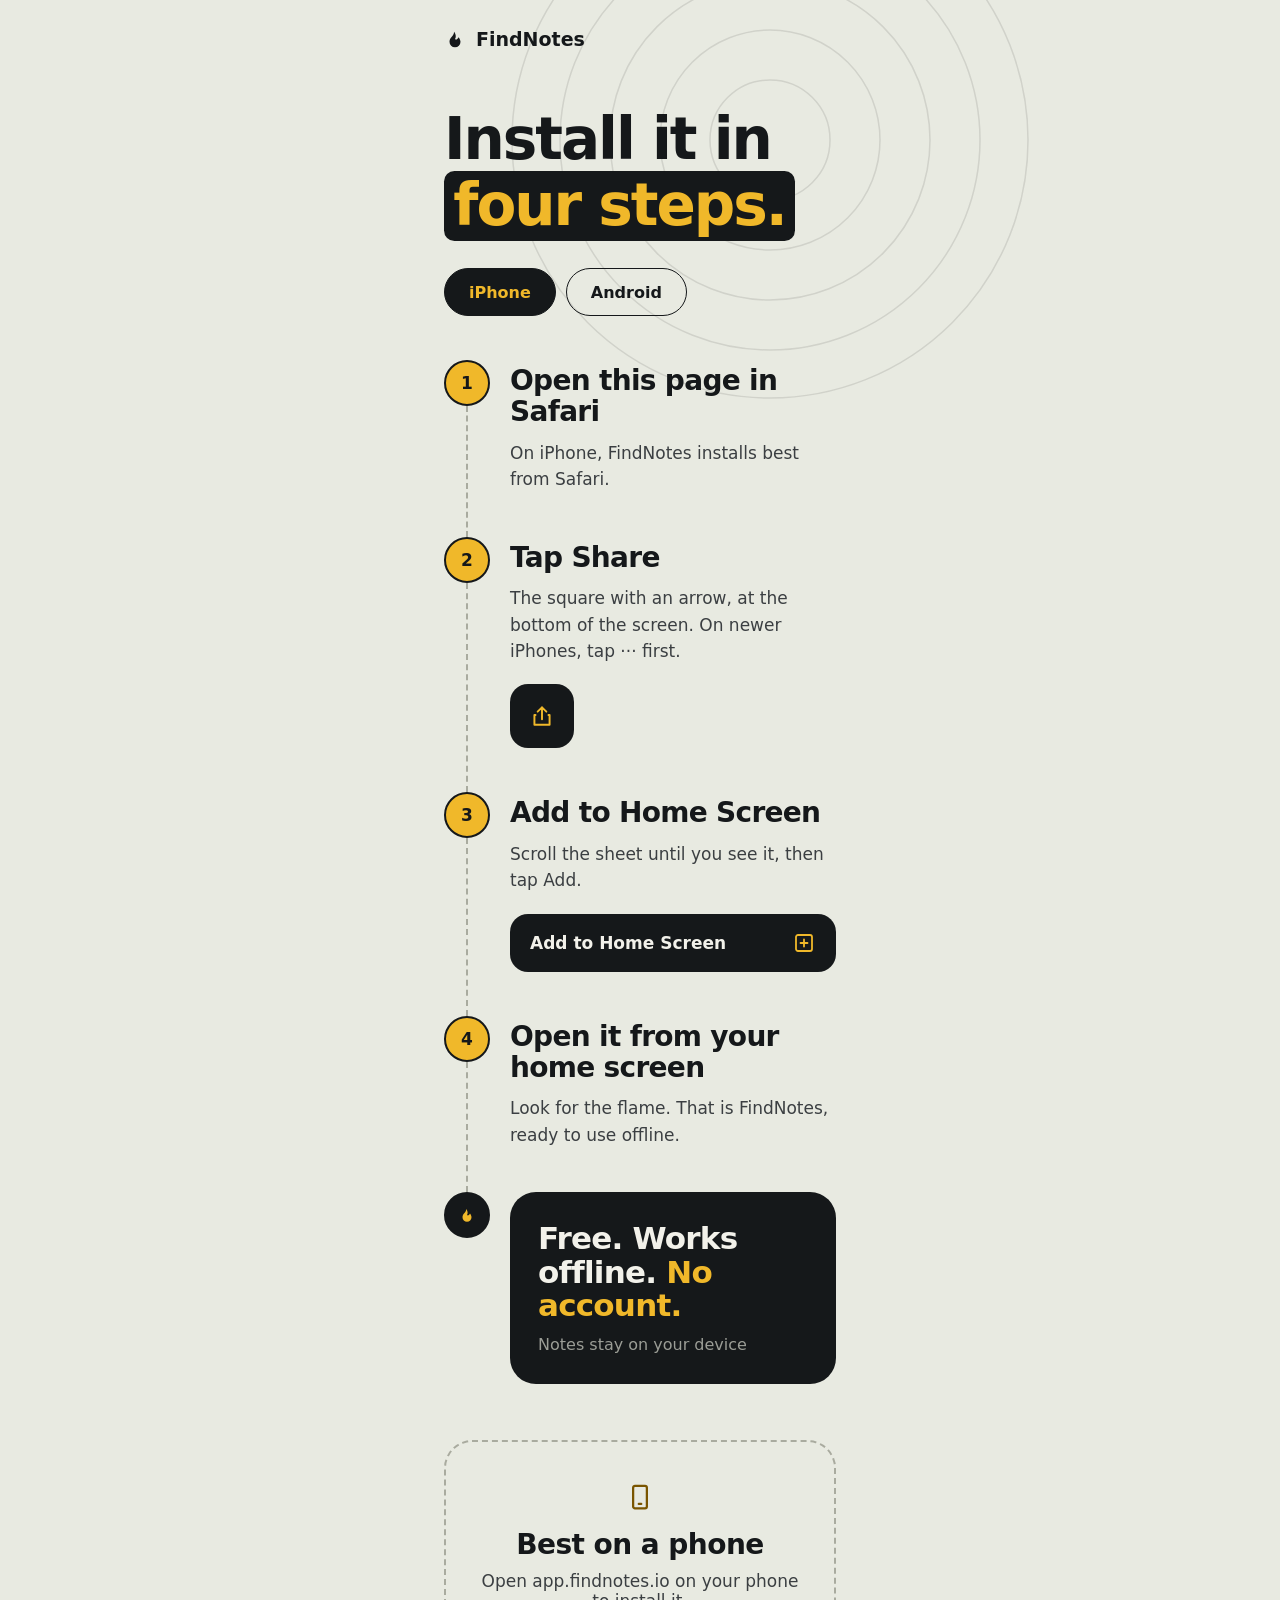
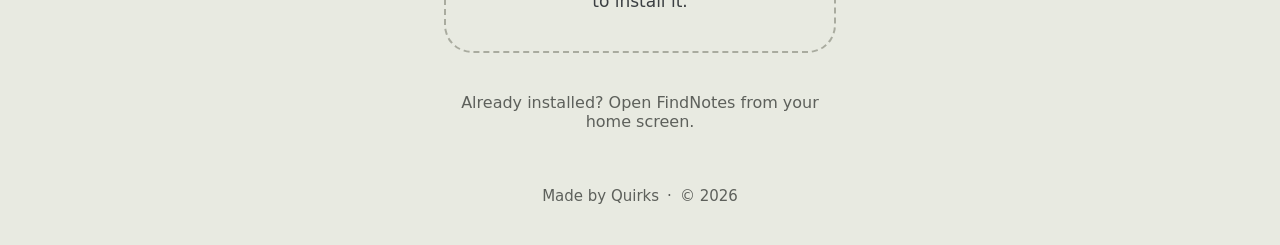
==== welcome.html @ b0d61881 "Install page redesign and launch screen The install page (welcome.html) now follows the new paper, i" ====
<!doctype html>
<html lang="en">
<head>
<meta charset="utf-8">
<script src="gate.js"></script>
<meta name="viewport" content="width=device-width, initial-scale=1, viewport-fit=cover">
<title>Install FindNotes</title>
<meta name="description" content="Add FindNotes to your home screen. Free, works offline, no account.">
<meta name="theme-color" content="#e8eae1">
<link rel="icon" href="icon.svg" type="image/svg+xml">
<link rel="manifest" href="manifest.webmanifest">
<link rel="apple-touch-icon" href="apple-touch-icon.png">
<link rel="preload" href="fonts/BricolageGrotesque.ttf" as="font" type="font/ttf" crossorigin>
<style>
@font-face{font-family:'Bricolage Grotesque';src:url(fonts/BricolageGrotesque.ttf) format('truetype');font-weight:200 800;font-style:normal;font-display:swap}
@font-face{font-family:'Urbanist';src:url(fonts/Urbanist.ttf) format('truetype');font-weight:100 900;font-style:normal;font-display:swap}

/* Paper, ink and gold. Bricolage Grotesque for headings, Urbanist for anything you read in
   sentences. --gold is for fills and text on ink; on paper, gold text uses --gold-deep so it reads. */
:root{
  --paper:#e8eae1;--ink:#15181a;--soft:#3b3f42;--muted:#5d605b;--line:rgba(21,24,26,.14);--ring:rgba(21,24,26,.11);--dash:#a9ab9f;
  --gold:#f0b82a;--gold-deep:#7a5500;
  --card:#15181a;--card-2:#22262a;--card-line:rgba(255,255,255,.09);--card-text:#f2f1ea;--card-muted:#9b9d96;
  --display:'Bricolage Grotesque',system-ui,sans-serif;--body:'Urbanist',system-ui,sans-serif;
}
*{box-sizing:border-box}
html{-webkit-text-size-adjust:100%}
body{margin:0;font-family:var(--body);color:var(--ink);background:var(--paper);overflow-x:hidden}
a{color:inherit;text-decoration:none}
button{font:inherit;color:inherit;cursor:pointer;border:0;background:none;padding:0}
button,a{-webkit-tap-highlight-color:transparent}
[hidden]{display:none!important}
h1,h2,h3,p,ol,dl,dd{margin:0;padding:0}
ol{list-style:none}
.defs{position:absolute;width:0;height:0}
.ico{width:24px;height:24px;fill:none;stroke:currentColor;stroke-width:1.8;stroke-linecap:round;stroke-linejoin:round;flex:none}

/* layout */
.wrap{position:relative;width:100%;max-width:440px;margin:0 auto;padding:28px 24px 0}
.rings{position:absolute;top:-120px;right:-170px;width:520px;height:520px;pointer-events:none;stroke:var(--ring);fill:none;stroke-width:1.5}
.top{position:relative;display:flex;align-items:center;justify-content:space-between}
.brand{display:flex;align-items:center;gap:10px;font-weight:700;font-size:19px}
.brand .ico{width:22px;height:22px;fill:var(--ink);stroke:none}

/* headings: big, tight, with the gold-on-ink highlight */
.title{position:relative;margin-top:56px;font-family:var(--display);font-weight:800;font-size:clamp(46px,13vw,58px);line-height:1.14;letter-spacing:-.035em}
.hl{background:var(--ink);color:var(--gold);padding:0 .16em .04em;border-radius:.18em;-webkit-box-decoration-break:clone;box-decoration-break:clone}

/* buttons */
.btn{display:inline-flex;align-items:center;justify-content:center;gap:10px;min-height:48px;padding:0 24px;border-radius:999px;font-weight:700;font-size:16px}
.btn.ink{background:var(--ink);color:var(--gold)}
.btn.gold{background:var(--gold);color:var(--ink)}
.btn.small{min-height:36px;padding:0 16px;font-size:13px}

/* the iPhone / Android switch */
.pills{position:relative;display:flex;gap:10px;margin-top:30px}
.pill{min-height:48px;padding:0 24px;border-radius:999px;border:1.5px solid var(--ink);font-weight:700;font-size:16px}
.pill[aria-pressed="true"]{background:var(--ink);color:var(--gold)}

/* the steps: gold numbers on a dashed line */
.steps{margin-top:44px}
.step{position:relative;display:grid;grid-template-columns:46px 1fr;column-gap:20px;padding-bottom:44px}
.step::before{content:"";position:absolute;left:22px;top:46px;bottom:0;border-left:2px dashed var(--dash)}
.num{position:relative;width:46px;height:46px;border-radius:50%;background:var(--gold);border:2.5px solid var(--ink);display:grid;place-items:center;font-weight:800;font-size:17px}
.num.end{background:var(--ink);color:var(--gold)}
.num.end .ico{width:18px;height:18px;fill:var(--gold);stroke:none}
.st{font-family:var(--display);font-weight:800;font-size:28px;line-height:1.1;letter-spacing:-.025em;padding-top:6px}
.sp{margin-top:12px;font-size:17px;line-height:1.55;color:var(--soft)}
.chip{margin-top:20px;display:inline-grid;place-items:center;width:64px;height:64px;border-radius:18px;background:var(--card);color:var(--gold)}
.chip .ico{width:26px;height:26px}
.chip .dots{fill:var(--gold);stroke:none}
.row-btn{margin-top:20px;display:flex;align-items:center;justify-content:space-between;min-height:58px;padding:0 20px;border-radius:18px;background:var(--card);color:var(--card-text);font-weight:600;font-size:17px}
.row-btn .ico{color:var(--gold)}
.last{padding-bottom:0}
.last::before{display:none}
.promise{background:var(--card);color:var(--card-text);border-radius:26px;padding:30px 28px}
.promise h3{font-family:var(--display);font-weight:800;font-size:31px;line-height:1.08;letter-spacing:-.025em}
.promise h3 em{font-style:normal;color:var(--gold)}
.promise p{margin-top:12px;font-size:16px;color:var(--card-muted)}

/* Android's one-tap install */
.install-wrap{margin-top:30px}
.done{margin-top:26px;padding:20px 22px;border-radius:20px;background:var(--card);color:var(--card-text)}
.done b{font-family:var(--display);font-size:22px}
.done p{margin-top:4px;color:var(--card-muted)}

.installed{margin-top:40px;text-align:center;font-size:16px;color:var(--muted)}

/* footer */
.foot{width:100%;max-width:440px;margin:0 auto;padding:56px 24px 40px;text-align:center;font-size:15px;color:var(--muted)}
.sep{margin:0 8px}

/* where to get it, from a computer */
.get{margin:56px 0 0;padding:40px 32px;border:2px dashed var(--dash);border-radius:28px;text-align:center}
.get>.ico{width:30px;height:30px;color:var(--gold-deep)}
.get h2{margin-top:12px;font-family:var(--display);font-weight:800;font-size:28px;letter-spacing:-.02em}
.get p{margin-top:10px;font-size:17px;color:var(--soft)}

}
.noscript{padding:40px 24px;font-size:18px;text-align:center}
</style>
</head>
<body>
<!-- Shared icons: each is defined once and reused with <use> -->
<svg class="defs" aria-hidden="true">
  <symbol id="flame" viewBox="0 0 24 24"><path d="M12 12c2-2.96 0-7-1-8 0 3.038-1.773 4.741-3 6-1.226 1.26-2 3.24-2 5a6 6 0 1 0 12 0c0-1.532-1.056-3.940-2-5-1.786 3-2.791 3-4 2z"/></symbol>
  <symbol id="share" viewBox="0 0 24 24"><path d="M12 15V4M8 8l4-4 4 4M6 11H5v9h14v-9h-1"/></symbol>
  <symbol id="plus-sq" viewBox="0 0 24 24"><path d="M6 4h12a2 2 0 0 1 2 2v12a2 2 0 0 1-2 2H6a2 2 0 0 1-2-2V6a2 2 0 0 1 2-2zM12 8.5v7M8.5 12h7"/></symbol>
  <symbol id="dots" viewBox="0 0 24 24"><circle cx="12" cy="5" r="1.6"/><circle cx="12" cy="12" r="1.6"/><circle cx="12" cy="19" r="1.6"/></symbol>
  <symbol id="phone" viewBox="0 0 24 24"><path d="M8 3h8a1.5 1.5 0 0 1 1.5 1.5v15A1.5 1.5 0 0 1 16 21H8a1.5 1.5 0 0 1-1.5-1.5v-15A1.5 1.5 0 0 1 8 3zM11 17.5h2"/></symbol>
  <symbol id="check" viewBox="0 0 24 24"><path d="M5 12.5l4.5 4.5L19 7.5"/></symbol>
  <symbol id="clock" viewBox="0 0 24 24"><path d="M12 3a9 9 0 1 0 0 18 9 9 0 0 0 0-18zM12 7v5l3 2"/></symbol>
  <symbol id="search" viewBox="0 0 24 24"><circle cx="10" cy="10" r="6.5"/><path d="M20 20l-5.2-5.2"/></symbol>
  <symbol id="bullets" viewBox="0 0 24 24"><path d="M9 6h11M9 12h11M9 18h11M4.5 6h.01M4.5 12h.01M4.5 18h.01"/></symbol>
  <symbol id="task" viewBox="0 0 24 24"><rect x="3.5" y="3.5" width="17" height="17" rx="4.5"/><path d="M8 12.3l2.7 2.7L16.2 9.4"/></symbol>
  <symbol id="rings" viewBox="0 0 520 520"><circle cx="260" cy="260" r="60"/><circle cx="260" cy="260" r="110"/><circle cx="260" cy="260" r="160"/><circle cx="260" cy="260" r="210"/><circle cx="260" cy="260" r="258"/></symbol>
</svg>
<main>

<!-- How to install it. A computer sees the iPhone steps and a note to use a phone. -->
<section id="sec-install" hidden>
  <div class="wrap">
    <svg class="rings" aria-hidden="true"><use href="#rings"/></svg>
    <div class="top"><div class="brand"><svg class="ico" aria-hidden="true"><use href="#flame"/></svg>FindNotes</div></div>
    <h1 class="title">Install it in <span class="hl">four steps.</span></h1>
    <div class="pills" role="group" aria-label="Your phone">
      <button type="button" class="pill" data-show="ios" aria-pressed="false">iPhone</button>
      <button type="button" class="pill" data-show="android" aria-pressed="false">Android</button>
    </div>

    <div id="for-android" hidden>
      <div class="install-wrap"><button type="button" id="install" class="btn gold" hidden>Install FindNotes</button></div>
      <div id="done" class="done" hidden><b>Installed.</b><p>Open FindNotes from your home screen.</p></div>
    </div>

    <ol class="steps" id="steps-ios">
      <li class="step"><span class="num">1</span><div>
        <h2 class="st">Open this page in Safari</h2>
        <p class="sp">On iPhone, FindNotes installs best from Safari.</p>
      </div></li>
      <li class="step"><span class="num">2</span><div>
        <h2 class="st">Tap Share</h2>
        <p class="sp">The square with an arrow, at the bottom of the screen. On newer iPhones, tap ··· first.</p>
        <span class="chip" aria-hidden="true"><svg class="ico"><use href="#share"/></svg></span>
      </div></li>
      <li class="step"><span class="num">3</span><div>
        <h2 class="st">Add to Home Screen</h2>
        <p class="sp">Scroll the sheet until you see it, then tap Add.</p>
        <div class="row-btn" aria-hidden="true">Add to Home Screen<svg class="ico"><use href="#plus-sq"/></svg></div>
      </div></li>
      <li class="step"><span class="num">4</span><div>
        <h2 class="st">Open it from your home screen</h2>
        <p class="sp">Look for the flame. That is FindNotes, ready to use offline.</p>
      </div></li>
      <li class="step last"><span class="num end" aria-hidden="true"><svg class="ico"><use href="#flame"/></svg></span>
        <div class="promise"><h3>Free. Works offline. <em>No account.</em></h3><p>Notes stay on your device</p></div>
      </li>
    </ol>

    <ol class="steps" id="steps-android" hidden>
      <li class="step"><span class="num">1</span><div>
        <h2 class="st">Open this page in Chrome</h2>
        <p class="sp">Most Android browsers work, but Chrome makes it easiest.</p>
      </div></li>
      <li class="step"><span class="num">2</span><div>
        <h2 class="st">Open the menu</h2>
        <p class="sp">The three dots, at the top right of the screen.</p>
        <span class="chip" aria-hidden="true"><svg class="ico dots"><use href="#dots"/></svg></span>
      </div></li>
      <li class="step"><span class="num">3</span><div>
        <h2 class="st">Install app</h2>
        <p class="sp">On some phones it is called Add to Home screen.</p>
        <div class="row-btn" aria-hidden="true">Install app<svg class="ico"><use href="#plus-sq"/></svg></div>
      </div></li>
      <li class="step"><span class="num">4</span><div>
        <h2 class="st">Open it from your home screen</h2>
        <p class="sp">Look for the flame. That is FindNotes, ready to use offline.</p>
      </div></li>
      <li class="step last"><span class="num end" aria-hidden="true"><svg class="ico"><use href="#flame"/></svg></span>
        <div class="promise"><h3>Free. Works offline. <em>No account.</em></h3><p>Notes stay on your device</p></div>
      </li>
    </ol>


    <!-- On a computer: the steps are for reference, the phone is where it installs -->
    <div class="get" id="get" hidden>
      <svg class="ico" aria-hidden="true"><use href="#phone"/></svg>
      <h2>Best on a phone</h2>
      <p>Open app.findnotes.io on your phone to install it.</p>
    </div>

    <p class="installed">Already installed? Open FindNotes from your home screen.</p>
  </div>
  <footer class="foot">Made by Quirks<span class="sep">&middot;</span>&copy; 2026</footer>
</section>

<noscript><p class="noscript">FindNotes needs JavaScript. Open this page on your phone and add it to your home screen.</p></noscript>
</main>
<script>
(function () {
  var ua = navigator.userAgent || '';
  var isIOS = /iPhone|iPad|iPod/.test(ua) || (navigator.platform === 'MacIntel' && navigator.maxTouchPoints > 1);
  var isAndroid = /Android/.test(ua);
  var kind = isIOS ? 'ios' : isAndroid ? 'android' : 'desktop';
  var q = (location.search.match(/[?&]show=(ios|android|desktop)/) || [])[1];
  if (q) kind = q;

  // The steps for your kind of phone; a computer sees the iPhone steps, and a note that
  // FindNotes installs on a phone. The iPhone / Android switch flips between the two.
  var onComputer = kind === 'desktop';
  function show(k) {
    if (k === 'desktop') k = 'ios';
    document.getElementById('sec-install').hidden = false;
    document.getElementById('get').hidden = !onComputer;
    document.getElementById('steps-ios').hidden = k !== 'ios';
    document.getElementById('steps-android').hidden = k !== 'android';
    document.getElementById('for-android').hidden = k !== 'android';
    document.querySelectorAll('.pill').forEach(function (p) { p.setAttribute('aria-pressed', String(p.getAttribute('data-show') === k)); });
  }
  var start = location.hash.replace('#', '');
  show(/^(ios|android|desktop)$/.test(start) ? start : kind);
  document.addEventListener('click', function (e) {
    var a = e.target.closest('[data-show]');
    if (!a) return;
    e.preventDefault();
    show(a.getAttribute('data-show'));
  });

  // Registering the service worker here means the app is already saved on the phone once it is
  // installed. Not on your own computer or network, where it would keep serving old files.
  var host = location.hostname;
  var local = host === 'localhost' || host === '127.0.0.1' || /\.local$/.test(host)
    || /^(10\.|192\.168\.|172\.(1[6-9]|2\d|3[01])\.)/.test(host);
  if ('serviceWorker' in navigator && !local) navigator.serviceWorker.register('sw.js').catch(function () {});

  // Android and other browsers that offer a one-tap install. The button only appears once the
  // browser offers it; until then (or if it never does) the steps by hand are what's shown.
  var deferred = null, btn = document.getElementById('install'), done = document.getElementById('done');
  window.addEventListener('beforeinstallprompt', function (e) { e.preventDefault(); deferred = e; btn.hidden = false; });
  window.addEventListener('appinstalled', function () { deferred = null; done.hidden = false; btn.hidden = true; });
  btn.addEventListener('click', function () {
    if (!deferred) return;
    deferred.prompt();
    deferred.userChoice.then(function () { deferred = null; });
  });
})();
</script>
</body>
</html>
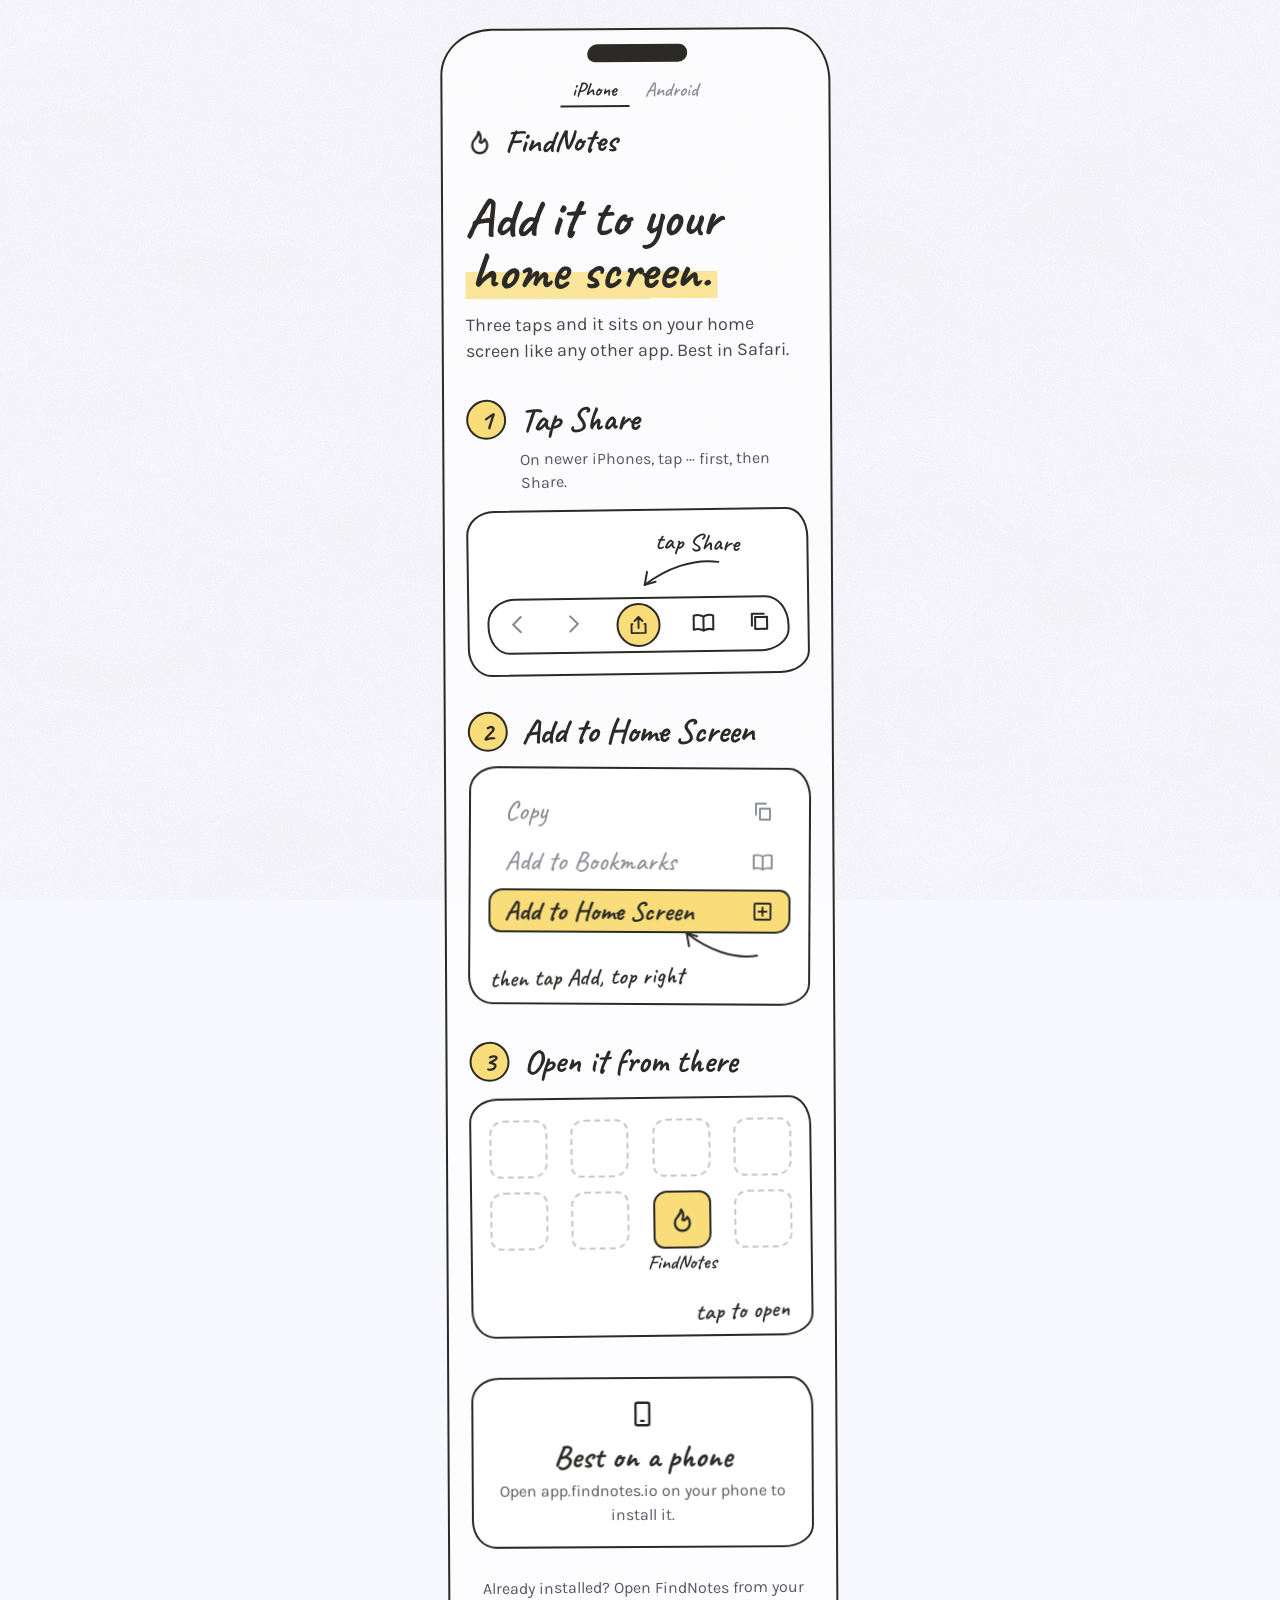
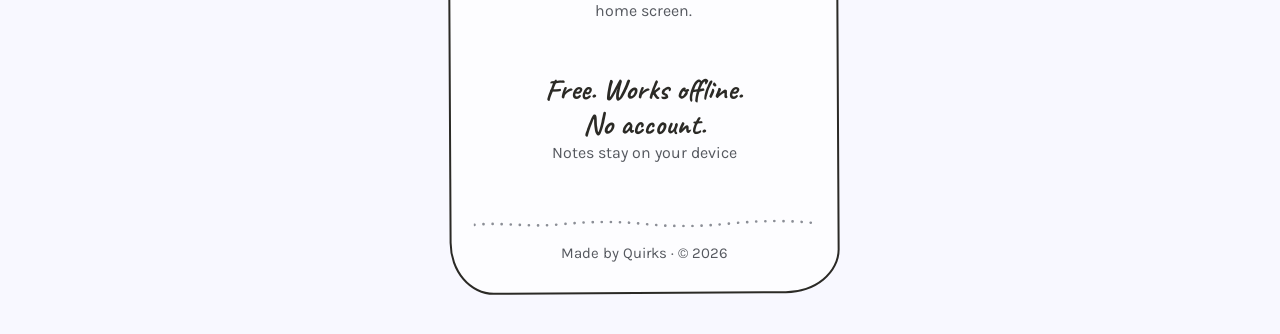
==== commit 0228c5ee: "Install page: the Sketchbook look on white paper welcome.html now follows the approved install mock-" ====
--- a/welcome.html
+++ b/welcome.html
@@ -6,194 +6,241 @@
 <meta name="viewport" content="width=device-width, initial-scale=1, viewport-fit=cover">
 <title>Install FindNotes</title>
 <meta name="description" content="Add FindNotes to your home screen. Free, works offline, no account.">
-<meta name="theme-color" content="#e8eae1">
+<meta name="theme-color" content="#f8f8ff">
 <link rel="icon" href="icon.svg" type="image/svg+xml">
 <link rel="manifest" href="manifest.webmanifest">
 <link rel="apple-touch-icon" href="apple-touch-icon.png">
-<link rel="preload" href="fonts/BricolageGrotesque.ttf" as="font" type="font/ttf" crossorigin>
+<link rel="preload" href="fonts/Caveat.woff2" as="font" type="font/woff2" crossorigin>
 <style>
-@font-face{font-family:'Bricolage Grotesque';src:url(fonts/BricolageGrotesque.ttf) format('truetype');font-weight:200 800;font-style:normal;font-display:swap}
-@font-face{font-family:'Urbanist';src:url(fonts/Urbanist.ttf) format('truetype');font-weight:100 900;font-style:normal;font-display:swap}
-
-/* Paper, ink and gold. Bricolage Grotesque for headings, Urbanist for anything you read in
-   sentences. --gold is for fills and text on ink; on paper, gold text uses --gold-deep so it reads. */
+/* The same bundled fonts as the app's Sketch style: Caveat to write, Karla to read */
+@font-face{font-family:'Caveat';src:url(fonts/Caveat.woff2) format('woff2');font-weight:400 700;font-display:swap}
+@font-face{font-family:'Karla';src:url(fonts/Karla.woff2) format('woff2');font-weight:400 800;font-display:swap}
+
+/* A sketchbook on white paper: ink outlines, wobbly corners and a yellow highlighter,
+   the same look as the app's Sketch style. */
 :root{
-  --paper:#e8eae1;--ink:#15181a;--soft:#3b3f42;--muted:#5d605b;--line:rgba(21,24,26,.14);--ring:rgba(21,24,26,.11);--dash:#a9ab9f;
-  --gold:#f0b82a;--gold-deep:#7a5500;
-  --card:#15181a;--card-2:#22262a;--card-line:rgba(255,255,255,.09);--card-text:#f2f1ea;--card-muted:#9b9d96;
-  --display:'Bricolage Grotesque',system-ui,sans-serif;--body:'Urbanist',system-ui,sans-serif;
+  color-scheme:light;
+  --ink:#2b2a26;--soft:#45474d;--muted:#55585f;--faint:#8b8e96;--dash:#c5c8d0;
+  --paper:#f8f8ff;--card:#ffffff;--screen:#ffffff;--hl:#f9dd7a;--hl-soft:rgba(249,221,122,.75);--tape:rgba(249,221,122,.6);
+  --hand:'Caveat','Segoe Print','Bradley Hand',cursive;
+  --body:'Karla',system-ui,-apple-system,'Segoe UI',sans-serif;
 }
 *{box-sizing:border-box}
 html{-webkit-text-size-adjust:100%}
 body{margin:0;font-family:var(--body);color:var(--ink);background:var(--paper);overflow-x:hidden}
-a{color:inherit;text-decoration:none}
-button{font:inherit;color:inherit;cursor:pointer;border:0;background:none;padding:0}
+a{color:var(--ink);text-decoration:none}
+button{font:inherit;color:inherit;cursor:pointer;background:none;border:0;padding:0}
 button,a{-webkit-tap-highlight-color:transparent}
 [hidden]{display:none!important}
-h1,h2,h3,p,ol,dl,dd{margin:0;padding:0}
-ol{list-style:none}
+:focus-visible{outline:3px dashed var(--ink);outline-offset:4px;border-radius:8px}
+h1,h2,h3,p{margin:0}
+.paper{position:fixed;inset:0;width:100%;height:100%;pointer-events:none;z-index:0}
 .defs{position:absolute;width:0;height:0}
-.ico{width:24px;height:24px;fill:none;stroke:currentColor;stroke-width:1.8;stroke-linecap:round;stroke-linejoin:round;flex:none}
-
-/* layout */
-.wrap{position:relative;width:100%;max-width:440px;margin:0 auto;padding:28px 24px 0}
-.rings{position:absolute;top:-120px;right:-170px;width:520px;height:520px;pointer-events:none;stroke:var(--ring);fill:none;stroke-width:1.5}
-.top{position:relative;display:flex;align-items:center;justify-content:space-between}
-.brand{display:flex;align-items:center;gap:10px;font-weight:700;font-size:19px}
-.brand .ico{width:22px;height:22px;fill:var(--ink);stroke:none}
-
-/* headings: big, tight, with the gold-on-ink highlight */
-.title{position:relative;margin-top:56px;font-family:var(--display);font-weight:800;font-size:clamp(46px,13vw,58px);line-height:1.14;letter-spacing:-.035em}
-.hl{background:var(--ink);color:var(--gold);padding:0 .16em .04em;border-radius:.18em;-webkit-box-decoration-break:clone;box-decoration-break:clone}
-
-/* buttons */
-.btn{display:inline-flex;align-items:center;justify-content:center;gap:10px;min-height:48px;padding:0 24px;border-radius:999px;font-weight:700;font-size:16px}
-.btn.ink{background:var(--ink);color:var(--gold)}
-.btn.gold{background:var(--gold);color:var(--ink)}
-.btn.small{min-height:36px;padding:0 16px;font-size:13px}
-
-/* the iPhone / Android switch */
-.pills{position:relative;display:flex;gap:10px;margin-top:30px}
-.pill{min-height:48px;padding:0 24px;border-radius:999px;border:1.5px solid var(--ink);font-weight:700;font-size:16px}
-.pill[aria-pressed="true"]{background:var(--ink);color:var(--gold)}
-
-/* the steps: gold numbers on a dashed line */
-.steps{margin-top:44px}
-.step{position:relative;display:grid;grid-template-columns:46px 1fr;column-gap:20px;padding-bottom:44px}
-.step::before{content:"";position:absolute;left:22px;top:46px;bottom:0;border-left:2px dashed var(--dash)}
-.num{position:relative;width:46px;height:46px;border-radius:50%;background:var(--gold);border:2.5px solid var(--ink);display:grid;place-items:center;font-weight:800;font-size:17px}
-.num.end{background:var(--ink);color:var(--gold)}
-.num.end .ico{width:18px;height:18px;fill:var(--gold);stroke:none}
-.st{font-family:var(--display);font-weight:800;font-size:28px;line-height:1.1;letter-spacing:-.025em;padding-top:6px}
-.sp{margin-top:12px;font-size:17px;line-height:1.55;color:var(--soft)}
-.chip{margin-top:20px;display:inline-grid;place-items:center;width:64px;height:64px;border-radius:18px;background:var(--card);color:var(--gold)}
-.chip .ico{width:26px;height:26px}
-.chip .dots{fill:var(--gold);stroke:none}
-.row-btn{margin-top:20px;display:flex;align-items:center;justify-content:space-between;min-height:58px;padding:0 20px;border-radius:18px;background:var(--card);color:var(--card-text);font-weight:600;font-size:17px}
-.row-btn .ico{color:var(--gold)}
-.last{padding-bottom:0}
-.last::before{display:none}
-.promise{background:var(--card);color:var(--card-text);border-radius:26px;padding:30px 28px}
-.promise h3{font-family:var(--display);font-weight:800;font-size:31px;line-height:1.08;letter-spacing:-.025em}
-.promise h3 em{font-style:normal;color:var(--gold)}
-.promise p{margin-top:12px;font-size:16px;color:var(--card-muted)}
-
-/* Android's one-tap install */
-.install-wrap{margin-top:30px}
-.done{margin-top:26px;padding:20px 22px;border-radius:20px;background:var(--card);color:var(--card-text)}
-.done b{font-family:var(--display);font-size:22px}
-.done p{margin-top:4px;color:var(--card-muted)}
-
-.installed{margin-top:40px;text-align:center;font-size:16px;color:var(--muted)}
-
-/* footer */
-.foot{width:100%;max-width:440px;margin:0 auto;padding:56px 24px 40px;text-align:center;font-size:15px;color:var(--muted)}
-.sep{margin:0 8px}
-
-/* where to get it, from a computer */
-.get{margin:56px 0 0;padding:40px 32px;border:2px dashed var(--dash);border-radius:28px;text-align:center}
-.get>.ico{width:30px;height:30px;color:var(--gold-deep)}
-.get h2{margin-top:12px;font-family:var(--display);font-weight:800;font-size:28px;letter-spacing:-.02em}
-.get p{margin-top:10px;font-size:17px;color:var(--soft)}
-
+
+/* On a phone the page is the screen. On a computer it sits inside a drawn phone. */
+main{position:relative;z-index:1}
+.phone{position:relative;width:100%;max-width:440px;margin:0 auto;padding:calc(env(safe-area-inset-top,0px) + 22px) 22px calc(env(safe-area-inset-bottom,0px) + 30px)}
+@media (min-width:600px){
+  main{padding:28px 16px 40px}
+  .phone{max-width:390px;padding:44px 22px 30px;background:rgba(255,255,255,.7);border:2.5px solid var(--ink);border-radius:52px 46px 54px 44px/46px 54px 44px 52px;transform:rotate(-.3deg)}
+  .phone::before{content:"";position:absolute;left:50%;top:14px;width:96px;height:14px;margin-left:-48px;border:2px solid var(--ink);border-radius:20px 16px 18px 14px;background:var(--ink)}
 }
-.noscript{padding:40px 24px;font-size:18px;text-align:center}
+
+.hand{font-family:var(--hand)}
+.hl{background:linear-gradient(transparent 52%,var(--hl-soft) 52%,var(--hl-soft) 92%,transparent 92%);padding:0 6px}
+.wob{border:2px solid var(--ink);border-radius:255px 15px 225px 15px/15px 225px 15px 255px}
+.brand{display:flex;align-items:center;gap:10px;font-family:var(--hand);font-size:32px;font-weight:700;line-height:1}
+.note{font-size:16px;line-height:1.45;color:var(--muted)}
+.lab{position:absolute;font-family:var(--hand);font-weight:600;font-size:24px;line-height:1;white-space:nowrap}
+.ar{position:absolute;pointer-events:none}
+.ic{fill:none;stroke:var(--ink);stroke-width:1.9;stroke-linecap:round;stroke-linejoin:round}
+.ic.dim{stroke:var(--faint)}
+
+/* ================= PHONE: install steps ================= */
+.os-switch{display:flex;justify-content:center;gap:4px;margin:-6px 0 18px}
+.os-switch button{font-family:var(--hand);font-size:20px;font-weight:600;padding:3px 12px;color:var(--faint);border-bottom:2px solid transparent}
+.os-switch button[aria-pressed="true"]{color:var(--ink);border-bottom-color:var(--ink)}
+.title{margin-top:34px;font-family:var(--hand);font-size:54px;line-height:.98;font-weight:700;text-wrap:balance}
+.lede{margin-top:14px;font-size:18px;line-height:1.45;color:var(--soft)}
+.step{margin-top:36px}
+.st{display:flex;align-items:center;gap:14px;font-family:var(--hand);font-size:34px;font-weight:700;line-height:1}
+.num{flex:none;width:40px;height:40px;border:2px solid var(--ink);border-radius:52% 48% 50% 50%/50% 52% 48% 50%;display:grid;place-items:center;font-family:var(--hand);font-size:28px;font-weight:700;line-height:1;background:var(--hl)}
+.hint{margin:8px 0 0 54px}
+.card{position:relative;margin-top:16px;background:var(--card);border:2px solid var(--ink);border-radius:28px 22px 30px 24px/24px 30px 22px 28px;padding:20px 18px}
+.t1{transform:rotate(-.5deg)}.t2{transform:rotate(.6deg)}.t3{transform:rotate(-.4deg)}
+.scene{position:relative;height:122px}
+.bar{position:absolute;left:0;right:0;top:66px;height:56px;border:2px solid var(--ink);border-radius:28px 24px 30px 22px/24px 30px 22px 28px;display:flex;justify-content:space-around;align-items:center;background:var(--screen)}
+.bar.url{height:52px;justify-content:flex-start;gap:10px;padding:0 6px 0 14px}
+.url-text{flex:1;font-size:16px;color:var(--soft)}
+.dimmed{opacity:.55}
+.hot{width:44px;height:44px;border:2px solid var(--ink);border-radius:50%;background:var(--hl);display:grid;place-items:center;animation:nudge 2.4s ease-in-out infinite}
+.hot.small{width:38px;height:38px}
+@keyframes nudge{0%,70%,100%{transform:scale(1)}80%{transform:scale(1.12) rotate(-4deg)}90%{transform:scale(.97)}}
+.lab-share{left:56%;top:0;transform:rotate(2deg)}
+.ar-share{left:50%;top:24px;width:84px;height:44px}
+.lab-dots{left:8%;top:0;transform:rotate(-2deg)}
+.ar-dots{left:62%;top:22px;width:84px;height:44px}
+.menu{display:flex;flex-direction:column;gap:6px;padding-bottom:50px}
+.row{border:2px solid transparent;color:var(--faint);display:flex;align-items:center;justify-content:space-between;gap:12px;padding:0 14px;height:44px;border-radius:14px 11px 15px 12px;font-family:var(--hand);font-size:27px;font-weight:500;line-height:1}
+.row.on{background:var(--hl);border-color:var(--ink);color:var(--ink);font-weight:700}
+.lab-add{left:20px;bottom:14px;transform:rotate(-1.5deg)}
+.ar-add{left:62%;top:150px;width:80px;height:44px}
+.home{padding-bottom:42px}
+.grid{display:grid;grid-template-columns:repeat(4,58px);justify-content:space-between;row-gap:14px;align-items:start}
+.tile{width:58px;height:58px;border:2px dashed var(--dash);border-radius:14px 12px 15px 11px}
+.app{display:flex;flex-direction:column;align-items:center;gap:4px}
+.app .tile{border:2px solid var(--ink);background:var(--hl);display:grid;place-items:center}
+.app span{font-family:var(--hand);font-size:20px;line-height:1;font-weight:600}
+.lab-open{right:22px;bottom:12px;transform:rotate(-2deg)}
+.install-wrap{margin-top:28px;text-align:center}
+.install{display:inline-flex;align-items:center;gap:12px;min-height:64px;padding:0 34px;background:var(--hl);font-family:var(--hand);font-size:36px;font-weight:700;transform:rotate(-1deg);transition:transform .15s}
+.install:hover{transform:rotate(1deg) scale(1.03)}
+.install:active{transform:rotate(0) scale(.97)}
+.done{margin-top:22px;text-align:center}
+.done .hand{font-size:34px;font-weight:700;line-height:1.05}
+.by-hand{margin-top:46px;text-align:center}
+.by-hand h2{font-family:var(--hand);font-size:30px;font-weight:700;line-height:1}
+.after{margin-top:50px;text-align:center}
+.tagline{font-family:var(--hand);font-size:30px;font-weight:700;line-height:1.15}
+.center{text-align:center}
+.installed{margin-top:28px}
+.foot{margin-top:56px}
+.dotline{display:block;width:100%;height:8px}
+.foot p{margin-top:16px;text-align:center;font-size:15px;color:var(--muted)}
+.os-switch{margin:0 0 18px}
+.get{margin-top:40px;text-align:center}
+.get h2{margin-top:8px;font-family:var(--hand);font-size:32px;font-weight:700;line-height:1}
+.get .note{margin-top:6px}
+.dotline{color:var(--faint)}
+.noscript{position:relative;z-index:1;padding:40px 24px;font-size:18px;text-align:center}
+@media (prefers-reduced-motion:reduce){.hot{animation:none}}
 </style>
 </head>
 <body>
+<svg class="paper" aria-hidden="true">
+  <defs>
+    <filter id="grain" x="0" y="0" width="100%" height="100%"><feTurbulence type="fractalNoise" baseFrequency="0.85" numOctaves="3" seed="4"/><feColorMatrix type="matrix" values="0 0 0 0 0.36  0 0 0 0 0.3  0 0 0 0 0.2  0.9 0 0 0 -0.28"/></filter>
+    <filter id="blotch" x="0" y="0" width="100%" height="100%"><feTurbulence type="fractalNoise" baseFrequency="0.006 0.01" numOctaves="2" seed="9"/><feColorMatrix type="matrix" values="0 0 0 0 0.62  0 0 0 0 0.52  0 0 0 0 0.32  0.5 0 0 0 -0.12"/></filter>
+  </defs>
+  <rect width="100%" height="100%" filter="url(#blotch)" opacity="0.12"/>
+  <rect width="100%" height="100%" filter="url(#grain)" opacity="0.18"/>
+</svg>
 <!-- Shared icons: each is defined once and reused with <use> -->
 <svg class="defs" aria-hidden="true">
-  <symbol id="flame" viewBox="0 0 24 24"><path d="M12 12c2-2.96 0-7-1-8 0 3.038-1.773 4.741-3 6-1.226 1.26-2 3.24-2 5a6 6 0 1 0 12 0c0-1.532-1.056-3.940-2-5-1.786 3-2.791 3-4 2z"/></symbol>
+  <defs><filter id="rough" x="-3%" y="-3%" width="106%" height="106%"><feTurbulence type="fractalNoise" baseFrequency="0.03" numOctaves="2" seed="2" result="t"/><feDisplacementMap in="SourceGraphic" in2="t" scale="2.5"/></filter></defs>
+  <symbol id="flame" viewBox="0 0 24 24"><path d="M12 12c2-2.96 0-7-1-8 0 3.038-1.773 4.741-3 6-1.226 1.26-2 3.24-2 5a6 6 0 1 0 12 0c0-1.532-1.056-3.94-2-5-1.786 3-2.791 3-4 2z"/></symbol>
+  <symbol id="back" viewBox="0 0 24 24"><path d="M15 5L8 12l7 7"/></symbol>
+  <symbol id="fwd" viewBox="0 0 24 24"><path d="M9 5l7 7-7 7"/></symbol>
   <symbol id="share" viewBox="0 0 24 24"><path d="M12 15V4M8 8l4-4 4 4M6 11H5v9h14v-9h-1"/></symbol>
-  <symbol id="plus-sq" viewBox="0 0 24 24"><path d="M6 4h12a2 2 0 0 1 2 2v12a2 2 0 0 1-2 2H6a2 2 0 0 1-2-2V6a2 2 0 0 1 2-2zM12 8.5v7M8.5 12h7"/></symbol>
-  <symbol id="dots" viewBox="0 0 24 24"><circle cx="12" cy="5" r="1.6"/><circle cx="12" cy="12" r="1.6"/><circle cx="12" cy="19" r="1.6"/></symbol>
+  <symbol id="book" viewBox="0 0 24 24"><path d="M3 6c3-1 6-1 9 1 3-2 6-2 9-1v13c-3-1-6-1-9 1-3-2-6-2-9-1zM12 7v13"/></symbol>
+  <symbol id="tabs" viewBox="0 0 24 24"><path d="M8 8h11v11H8zM5 16V5h11"/></symbol>
+  <symbol id="copy" viewBox="0 0 24 24"><path d="M9 9h10v11H9zM5 15V4h10"/></symbol>
+  <symbol id="plus" viewBox="0 0 24 24"><path d="M5 4h14a1 1 0 0 1 1 1v14a1 1 0 0 1-1 1H5a1 1 0 0 1-1-1V5a1 1 0 0 1 1-1zM12 8v8M8 12h8"/></symbol>
+  <symbol id="lock" viewBox="0 0 24 24"><path d="M6 11h12v9H6zM9 11V8a3 3 0 0 1 6 0v3"/></symbol>
+  <symbol id="dots" viewBox="0 0 24 24"><circle cx="12" cy="5" r="1.4"/><circle cx="12" cy="12" r="1.4"/><circle cx="12" cy="19" r="1.4"/></symbol>
+  <symbol id="arrow-up" viewBox="0 0 100 44" preserveAspectRatio="none"><path d="M96 8 C 66 4, 34 14, 8 30" vector-effect="non-scaling-stroke"/><path d="M8 30 L 11 17 M8 30 L 21 27" vector-effect="non-scaling-stroke"/></symbol>
+  <symbol id="arrow-down" viewBox="0 0 100 44" preserveAspectRatio="none"><path d="M96 36 C 66 40, 34 30, 8 14" vector-effect="non-scaling-stroke"/><path d="M8 14 L 11 27 M8 14 L 21 17" vector-effect="non-scaling-stroke"/></symbol>
+  <symbol id="dotline" viewBox="0 0 760 8" preserveAspectRatio="none"><path d="M2 4 C 60 1, 120 7, 190 4 S 320 1, 380 4 S 500 7, 570 4 S 700 1, 758 4" vector-effect="non-scaling-stroke"/></symbol>
   <symbol id="phone" viewBox="0 0 24 24"><path d="M8 3h8a1.5 1.5 0 0 1 1.5 1.5v15A1.5 1.5 0 0 1 16 21H8a1.5 1.5 0 0 1-1.5-1.5v-15A1.5 1.5 0 0 1 8 3zM11 17.5h2"/></symbol>
-  <symbol id="check" viewBox="0 0 24 24"><path d="M5 12.5l4.5 4.5L19 7.5"/></symbol>
-  <symbol id="clock" viewBox="0 0 24 24"><path d="M12 3a9 9 0 1 0 0 18 9 9 0 0 0 0-18zM12 7v5l3 2"/></symbol>
-  <symbol id="search" viewBox="0 0 24 24"><circle cx="10" cy="10" r="6.5"/><path d="M20 20l-5.2-5.2"/></symbol>
-  <symbol id="bullets" viewBox="0 0 24 24"><path d="M9 6h11M9 12h11M9 18h11M4.5 6h.01M4.5 12h.01M4.5 18h.01"/></symbol>
-  <symbol id="task" viewBox="0 0 24 24"><rect x="3.5" y="3.5" width="17" height="17" rx="4.5"/><path d="M8 12.3l2.7 2.7L16.2 9.4"/></symbol>
-  <symbol id="rings" viewBox="0 0 520 520"><circle cx="260" cy="260" r="60"/><circle cx="260" cy="260" r="110"/><circle cx="260" cy="260" r="160"/><circle cx="260" cy="260" r="210"/><circle cx="260" cy="260" r="258"/></symbol>
 </svg>
 <main>
-
-<!-- How to install it. A computer sees the iPhone steps and a note to use a phone. -->
-<section id="sec-install" hidden>
-  <div class="wrap">
-    <svg class="rings" aria-hidden="true"><use href="#rings"/></svg>
-    <div class="top"><div class="brand"><svg class="ico" aria-hidden="true"><use href="#flame"/></svg>FindNotes</div></div>
-    <h1 class="title">Install it in <span class="hl">four steps.</span></h1>
-    <div class="pills" role="group" aria-label="Your phone">
-      <button type="button" class="pill" data-show="ios" aria-pressed="false">iPhone</button>
-      <button type="button" class="pill" data-show="android" aria-pressed="false">Android</button>
-    </div>
-
-    <div id="for-android" hidden>
-      <div class="install-wrap"><button type="button" id="install" class="btn gold" hidden>Install FindNotes</button></div>
-      <div id="done" class="done" hidden><b>Installed.</b><p>Open FindNotes from your home screen.</p></div>
-    </div>
-
-    <ol class="steps" id="steps-ios">
-      <li class="step"><span class="num">1</span><div>
-        <h2 class="st">Open this page in Safari</h2>
-        <p class="sp">On iPhone, FindNotes installs best from Safari.</p>
-      </div></li>
-      <li class="step"><span class="num">2</span><div>
-        <h2 class="st">Tap Share</h2>
-        <p class="sp">The square with an arrow, at the bottom of the screen. On newer iPhones, tap ··· first.</p>
-        <span class="chip" aria-hidden="true"><svg class="ico"><use href="#share"/></svg></span>
-      </div></li>
-      <li class="step"><span class="num">3</span><div>
-        <h2 class="st">Add to Home Screen</h2>
-        <p class="sp">Scroll the sheet until you see it, then tap Add.</p>
-        <div class="row-btn" aria-hidden="true">Add to Home Screen<svg class="ico"><use href="#plus-sq"/></svg></div>
-      </div></li>
-      <li class="step"><span class="num">4</span><div>
-        <h2 class="st">Open it from your home screen</h2>
-        <p class="sp">Look for the flame. That is FindNotes, ready to use offline.</p>
-      </div></li>
-      <li class="step last"><span class="num end" aria-hidden="true"><svg class="ico"><use href="#flame"/></svg></span>
-        <div class="promise"><h3>Free. Works offline. <em>No account.</em></h3><p>Notes stay on your device</p></div>
-      </li>
-    </ol>
-
-    <ol class="steps" id="steps-android" hidden>
-      <li class="step"><span class="num">1</span><div>
-        <h2 class="st">Open this page in Chrome</h2>
-        <p class="sp">Most Android browsers work, but Chrome makes it easiest.</p>
-      </div></li>
-      <li class="step"><span class="num">2</span><div>
-        <h2 class="st">Open the menu</h2>
-        <p class="sp">The three dots, at the top right of the screen.</p>
-        <span class="chip" aria-hidden="true"><svg class="ico dots"><use href="#dots"/></svg></span>
-      </div></li>
-      <li class="step"><span class="num">3</span><div>
-        <h2 class="st">Install app</h2>
-        <p class="sp">On some phones it is called Add to Home screen.</p>
-        <div class="row-btn" aria-hidden="true">Install app<svg class="ico"><use href="#plus-sq"/></svg></div>
-      </div></li>
-      <li class="step"><span class="num">4</span><div>
-        <h2 class="st">Open it from your home screen</h2>
-        <p class="sp">Look for the flame. That is FindNotes, ready to use offline.</p>
-      </div></li>
-      <li class="step last"><span class="num end" aria-hidden="true"><svg class="ico"><use href="#flame"/></svg></span>
-        <div class="promise"><h3>Free. Works offline. <em>No account.</em></h3><p>Notes stay on your device</p></div>
-      </li>
-    </ol>
-
-
-    <!-- On a computer: the steps are for reference, the phone is where it installs -->
-    <div class="get" id="get" hidden>
-      <svg class="ico" aria-hidden="true"><use href="#phone"/></svg>
+<div class="phone" id="sec-install" hidden>
+    <div class="os-switch" role="group" aria-label="Phone type">
+      <button type="button" data-os="ios" aria-pressed="false">iPhone</button>
+      <button type="button" data-os="android" aria-pressed="false">Android</button>
+    </div>
+    <div class="brand"><svg class="ic" width="30" height="30" filter="url(#rough)" aria-hidden="true"><use href="#flame"/></svg>FindNotes</div>
+
+    <div id="os-ios">
+      <h1 class="title">Add it to your <span class="hl">home screen.</span></h1>
+      <p class="lede">Three taps and it sits on your home screen like any other app. Best in Safari.</p>
+      <div class="step">
+        <h2 class="st"><span class="num">1</span><span>Tap Share</span></h2>
+        <p class="note hint">On newer iPhones, tap ··· first, then Share.</p>
+        <div class="card t1" aria-hidden="true"><div class="scene">
+          <div class="lab lab-share">tap Share</div>
+          <svg class="ar ar-share ic" preserveAspectRatio="none" style="stroke-width:2"><use href="#arrow-up"/></svg>
+          <div class="bar">
+            <span class="dimmed"><svg class="ic" width="26" height="26"><use href="#back"/></svg></span>
+            <span class="dimmed"><svg class="ic" width="26" height="26"><use href="#fwd"/></svg></span>
+            <span class="hot"><svg class="ic" width="24" height="24"><use href="#share"/></svg></span>
+            <span><svg class="ic" width="26" height="26"><use href="#book"/></svg></span>
+            <span><svg class="ic" width="26" height="26"><use href="#tabs"/></svg></span>
+          </div>
+        </div></div>
+      </div>
+      <div class="step">
+        <h2 class="st"><span class="num">2</span><span>Add to Home Screen</span></h2>
+        <div class="card t2" aria-hidden="true">
+          <div class="menu">
+            <div class="row"><span>Copy</span><svg class="ic dim" width="24" height="24"><use href="#copy"/></svg></div>
+            <div class="row"><span>Add to Bookmarks</span><svg class="ic dim" width="24" height="24"><use href="#book"/></svg></div>
+            <div class="row on"><span>Add to Home Screen</span><svg class="ic" width="24" height="24"><use href="#plus"/></svg></div>
+          </div>
+          <div class="lab lab-add">then tap Add, top right</div>
+          <svg class="ar ar-add ic" preserveAspectRatio="none" style="stroke-width:2"><use href="#arrow-down"/></svg>
+        </div>
+      </div>
+    </div>
+
+    <div id="os-android" hidden>
+      <h1 class="title">Install <span class="hl">FindNotes.</span></h1>
+      <p class="lede">It lands on your home screen, like any other app.</p>
+      <div class="install-wrap"><button type="button" id="install" class="wob install" hidden><svg class="ic" width="30" height="30" filter="url(#rough)" aria-hidden="true"><use href="#flame"/></svg>Install FindNotes</button></div>
+      <div id="done" class="done" hidden><p class="hand">Installed.</p><p class="lede">Open FindNotes from your home screen.</p></div>
+      <div class="by-hand" id="by-hand" hidden><h2>Or from the menu</h2><p class="note">If the button doesn't show up.</p></div>
+      <div class="step">
+        <h2 class="st"><span class="num">1</span><span>Open the menu</span></h2>
+        <div class="card t1" aria-hidden="true"><div class="scene">
+          <div class="lab lab-dots">tap the three dots</div>
+          <svg class="ar ar-dots ic" preserveAspectRatio="none" style="stroke-width:2"><use href="#arrow-up"/></svg>
+          <div class="bar url">
+            <svg class="ic dim" width="20" height="20"><use href="#lock"/></svg>
+            <span class="url-text">app.findnotes.io</span>
+            <span><svg class="ic" width="24" height="24"><use href="#tabs"/></svg></span>
+            <span class="hot small"><svg width="22" height="22" style="fill:var(--ink)"><use href="#dots"/></svg></span>
+          </div>
+        </div></div>
+      </div>
+      <div class="step">
+        <h2 class="st"><span class="num">2</span><span>Install app</span></h2>
+        <div class="card t2" aria-hidden="true">
+          <div class="menu">
+            <div class="row"><span>New tab</span><svg class="ic dim" width="24" height="24"><use href="#plus"/></svg></div>
+            <div class="row"><span>Bookmarks</span><svg class="ic dim" width="24" height="24"><use href="#book"/></svg></div>
+            <div class="row on"><span>Install app</span><svg class="ic" width="24" height="24"><use href="#plus"/></svg></div>
+          </div>
+          <div class="lab lab-add">or Add to Home screen</div>
+          <svg class="ar ar-add ic" preserveAspectRatio="none" style="stroke-width:2"><use href="#arrow-down"/></svg>
+        </div>
+      </div>
+    </div>
+
+    <div class="step">
+      <h2 class="st"><span class="num">3</span><span>Open it from there</span></h2>
+      <div class="card t3" aria-hidden="true">
+        <div class="home"><div class="grid">
+          <div class="tile"></div><div class="tile"></div><div class="tile"></div><div class="tile"></div><div class="tile"></div><div class="tile"></div>
+          <div class="app"><div class="tile"><svg class="ic" width="30" height="30" filter="url(#rough)"><use href="#flame"/></svg></div><span>FindNotes</span></div>
+          <div class="tile"></div>
+        </div></div>
+        <div class="lab lab-open">tap to open</div>
+      </div>
+    </div>
+
+    <div class="get card" id="get" hidden>
+      <svg class="ic" width="30" height="30" filter="url(#rough)" aria-hidden="true"><use href="#phone"/></svg>
       <h2>Best on a phone</h2>
-      <p>Open app.findnotes.io on your phone to install it.</p>
-    </div>
-
-    <p class="installed">Already installed? Open FindNotes from your home screen.</p>
+      <p class="note">Open app.findnotes.io on your phone to install it.</p>
+    </div>
+
+    <p class="note center installed">Already installed? Open FindNotes from your home screen.</p>
+    <div class="after"><p class="tagline">Free. Works offline.<br>No account.</p><p class="note">Notes stay on your device</p></div>
+    <footer class="foot">
+      <svg class="dotline" preserveAspectRatio="none" fill="none" stroke="currentColor" stroke-width="2.6" stroke-linecap="round" stroke-dasharray="0.1 9" aria-hidden="true"><use href="#dotline"/></svg>
+      <p>Made by Quirks · © 2026</p>
+    </footer>
   </div>
-  <footer class="foot">Made by Quirks<span class="sep">&middot;</span>&copy; 2026</footer>
-</section>
-
 <noscript><p class="noscript">FindNotes needs JavaScript. Open this page on your phone and add it to your home screen.</p></noscript>
 </main>
 <script>
@@ -212,18 +259,17 @@
     if (k === 'desktop') k = 'ios';
     document.getElementById('sec-install').hidden = false;
     document.getElementById('get').hidden = !onComputer;
-    document.getElementById('steps-ios').hidden = k !== 'ios';
-    document.getElementById('steps-android').hidden = k !== 'android';
-    document.getElementById('for-android').hidden = k !== 'android';
-    document.querySelectorAll('.pill').forEach(function (p) { p.setAttribute('aria-pressed', String(p.getAttribute('data-show') === k)); });
+    document.getElementById('os-ios').hidden = k !== 'ios';
+    document.getElementById('os-android').hidden = k !== 'android';
+    document.querySelectorAll('[data-os]').forEach(function (b) { b.setAttribute('aria-pressed', String(b.getAttribute('data-os') === k)); });
   }
   var start = location.hash.replace('#', '');
   show(/^(ios|android|desktop)$/.test(start) ? start : kind);
   document.addEventListener('click', function (e) {
-    var a = e.target.closest('[data-show]');
+    var a = e.target.closest('[data-os]');
     if (!a) return;
     e.preventDefault();
-    show(a.getAttribute('data-show'));
+    show(a.getAttribute('data-os'));
   });
 
   // Registering the service worker here means the app is already saved on the phone once it is
@@ -235,8 +281,8 @@
 
   // Android and other browsers that offer a one-tap install. The button only appears once the
   // browser offers it; until then (or if it never does) the steps by hand are what's shown.
-  var deferred = null, btn = document.getElementById('install'), done = document.getElementById('done');
-  window.addEventListener('beforeinstallprompt', function (e) { e.preventDefault(); deferred = e; btn.hidden = false; });
+  var deferred = null, btn = document.getElementById('install'), done = document.getElementById('done'), byHand = document.getElementById('by-hand');
+  window.addEventListener('beforeinstallprompt', function (e) { e.preventDefault(); deferred = e; btn.hidden = false; byHand.hidden = false; });
   window.addEventListener('appinstalled', function () { deferred = null; done.hidden = false; btn.hidden = true; });
   btn.addEventListener('click', function () {
     if (!deferred) return;
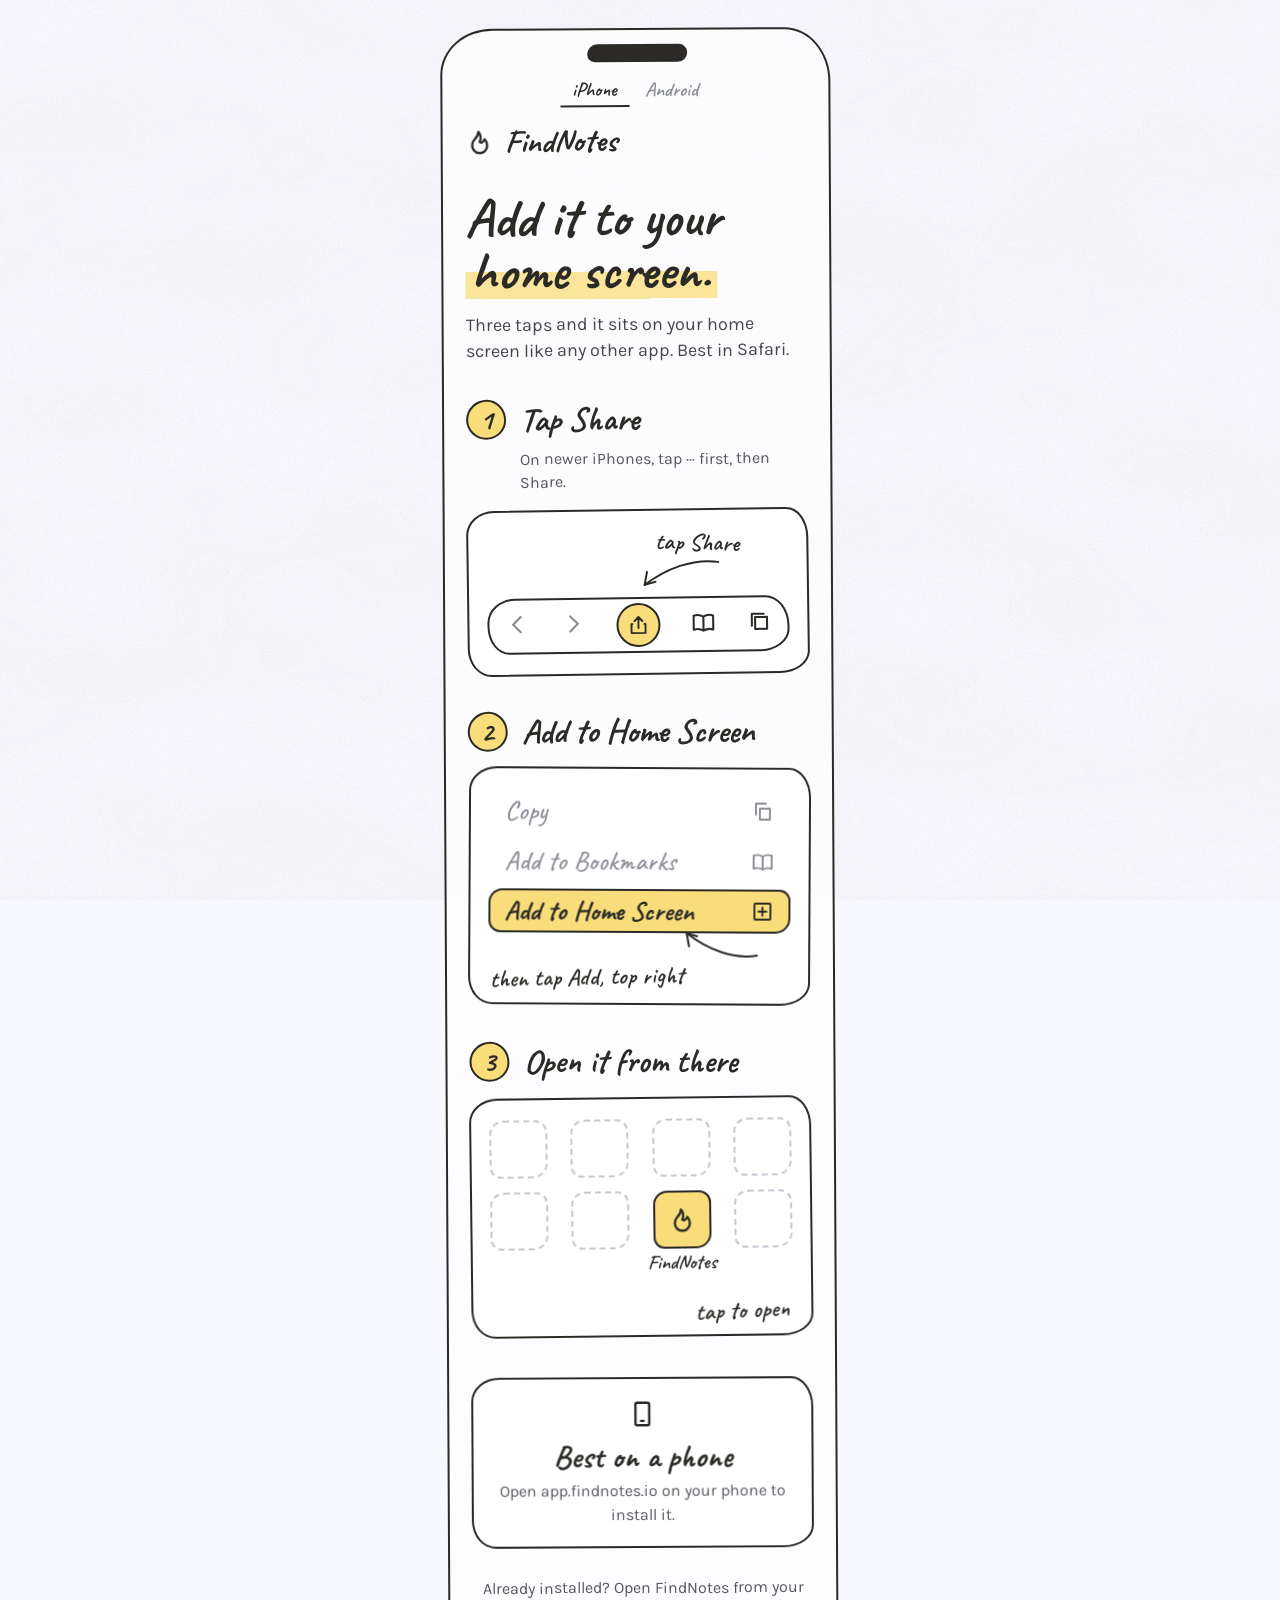
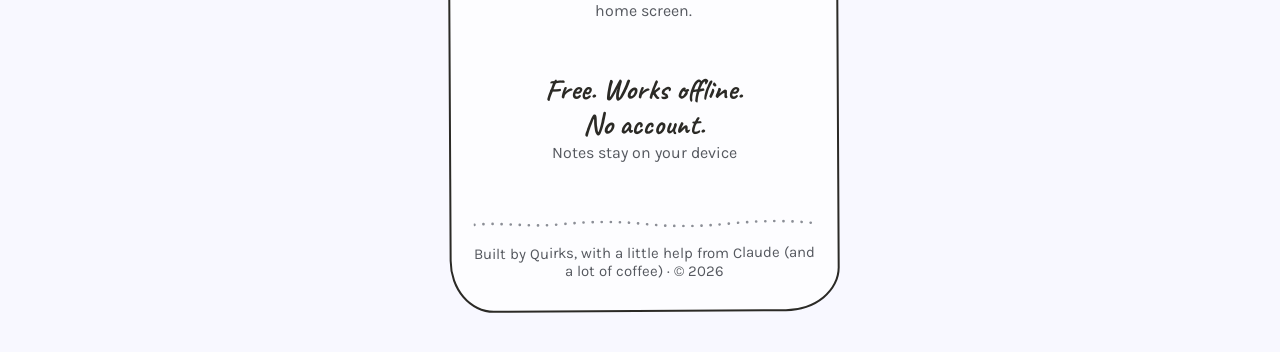
==== commit 494bd4fa: "Credit line: built by Quirks, with a little help from Claude Co-Authored-By: Claude Opus 5.5 (1M con" ====
--- a/welcome.html
+++ b/welcome.html
@@ -238,7 +238,7 @@
     <div class="after"><p class="tagline">Free. Works offline.<br>No account.</p><p class="note">Notes stay on your device</p></div>
     <footer class="foot">
       <svg class="dotline" preserveAspectRatio="none" fill="none" stroke="currentColor" stroke-width="2.6" stroke-linecap="round" stroke-dasharray="0.1 9" aria-hidden="true"><use href="#dotline"/></svg>
-      <p>Made by Quirks · © 2026</p>
+      <p>Built by Quirks, with a little help from Claude (and a lot of coffee) · © 2026</p>
     </footer>
   </div>
 <noscript><p class="noscript">FindNotes needs JavaScript. Open this page on your phone and add it to your home screen.</p></noscript>
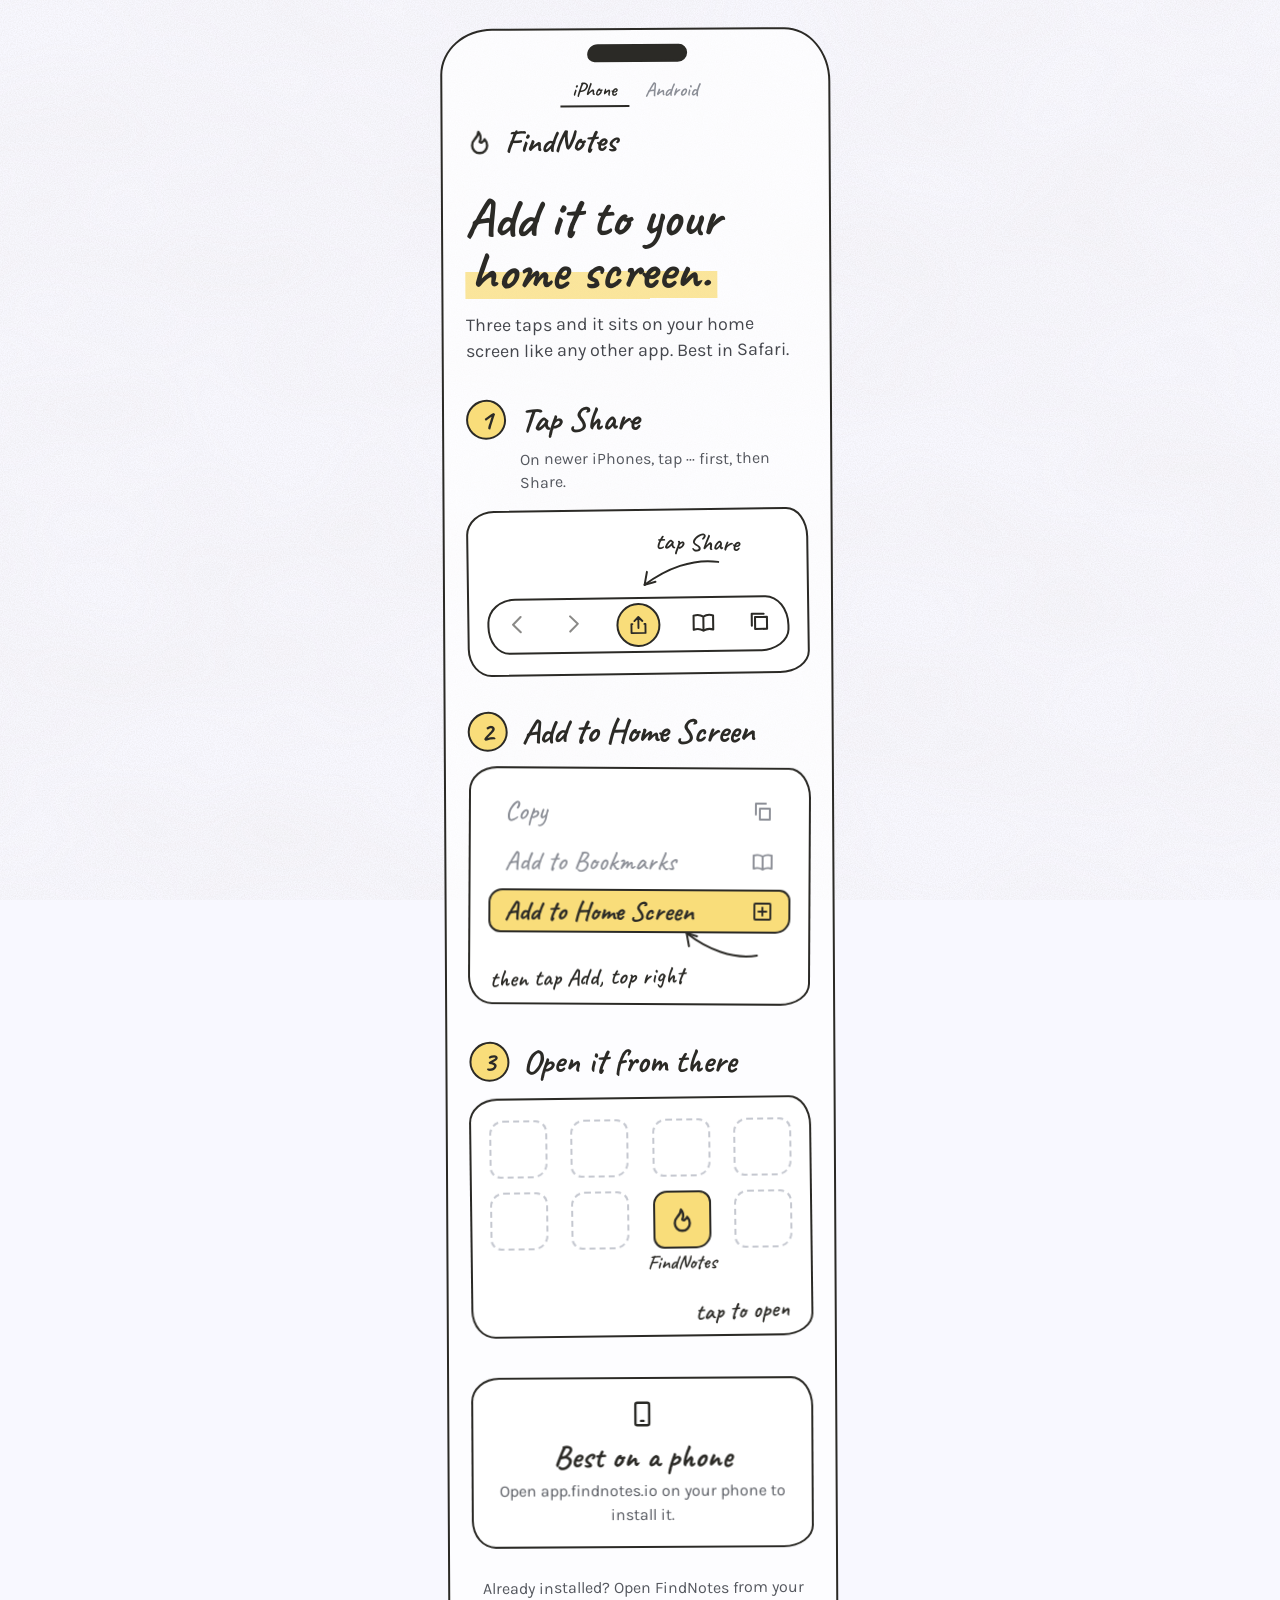
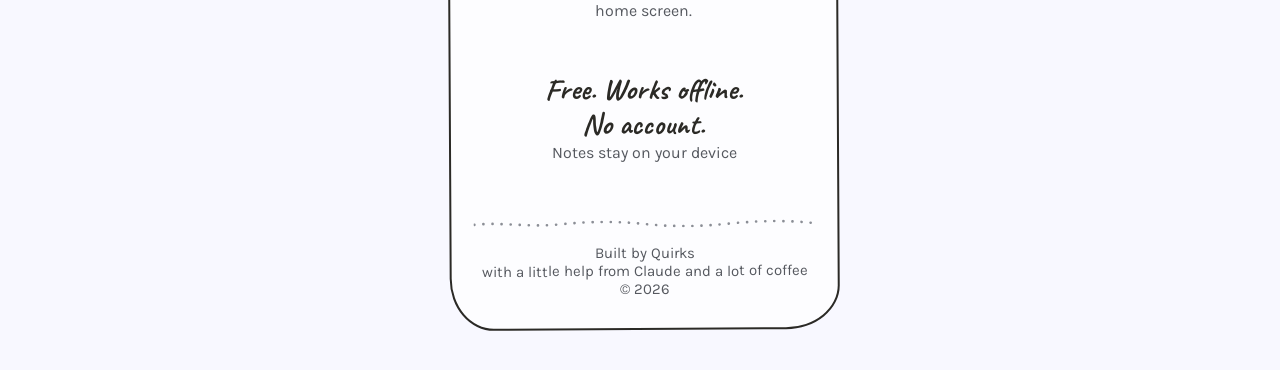
==== commit 9ffa9dd7: "Credit line on two lines: built by Quirks, then the help from Claude Co-Authored-By: Claude Opus 5.5" ====
--- a/welcome.html
+++ b/welcome.html
@@ -238,7 +238,7 @@
     <div class="after"><p class="tagline">Free. Works offline.<br>No account.</p><p class="note">Notes stay on your device</p></div>
     <footer class="foot">
       <svg class="dotline" preserveAspectRatio="none" fill="none" stroke="currentColor" stroke-width="2.6" stroke-linecap="round" stroke-dasharray="0.1 9" aria-hidden="true"><use href="#dotline"/></svg>
-      <p>Built by Quirks, with a little help from Claude (and a lot of coffee) · © 2026</p>
+      <p>Built by Quirks<br>with a little help from Claude and a lot of coffee<br>© 2026</p>
     </footer>
   </div>
 <noscript><p class="noscript">FindNotes needs JavaScript. Open this page on your phone and add it to your home screen.</p></noscript>
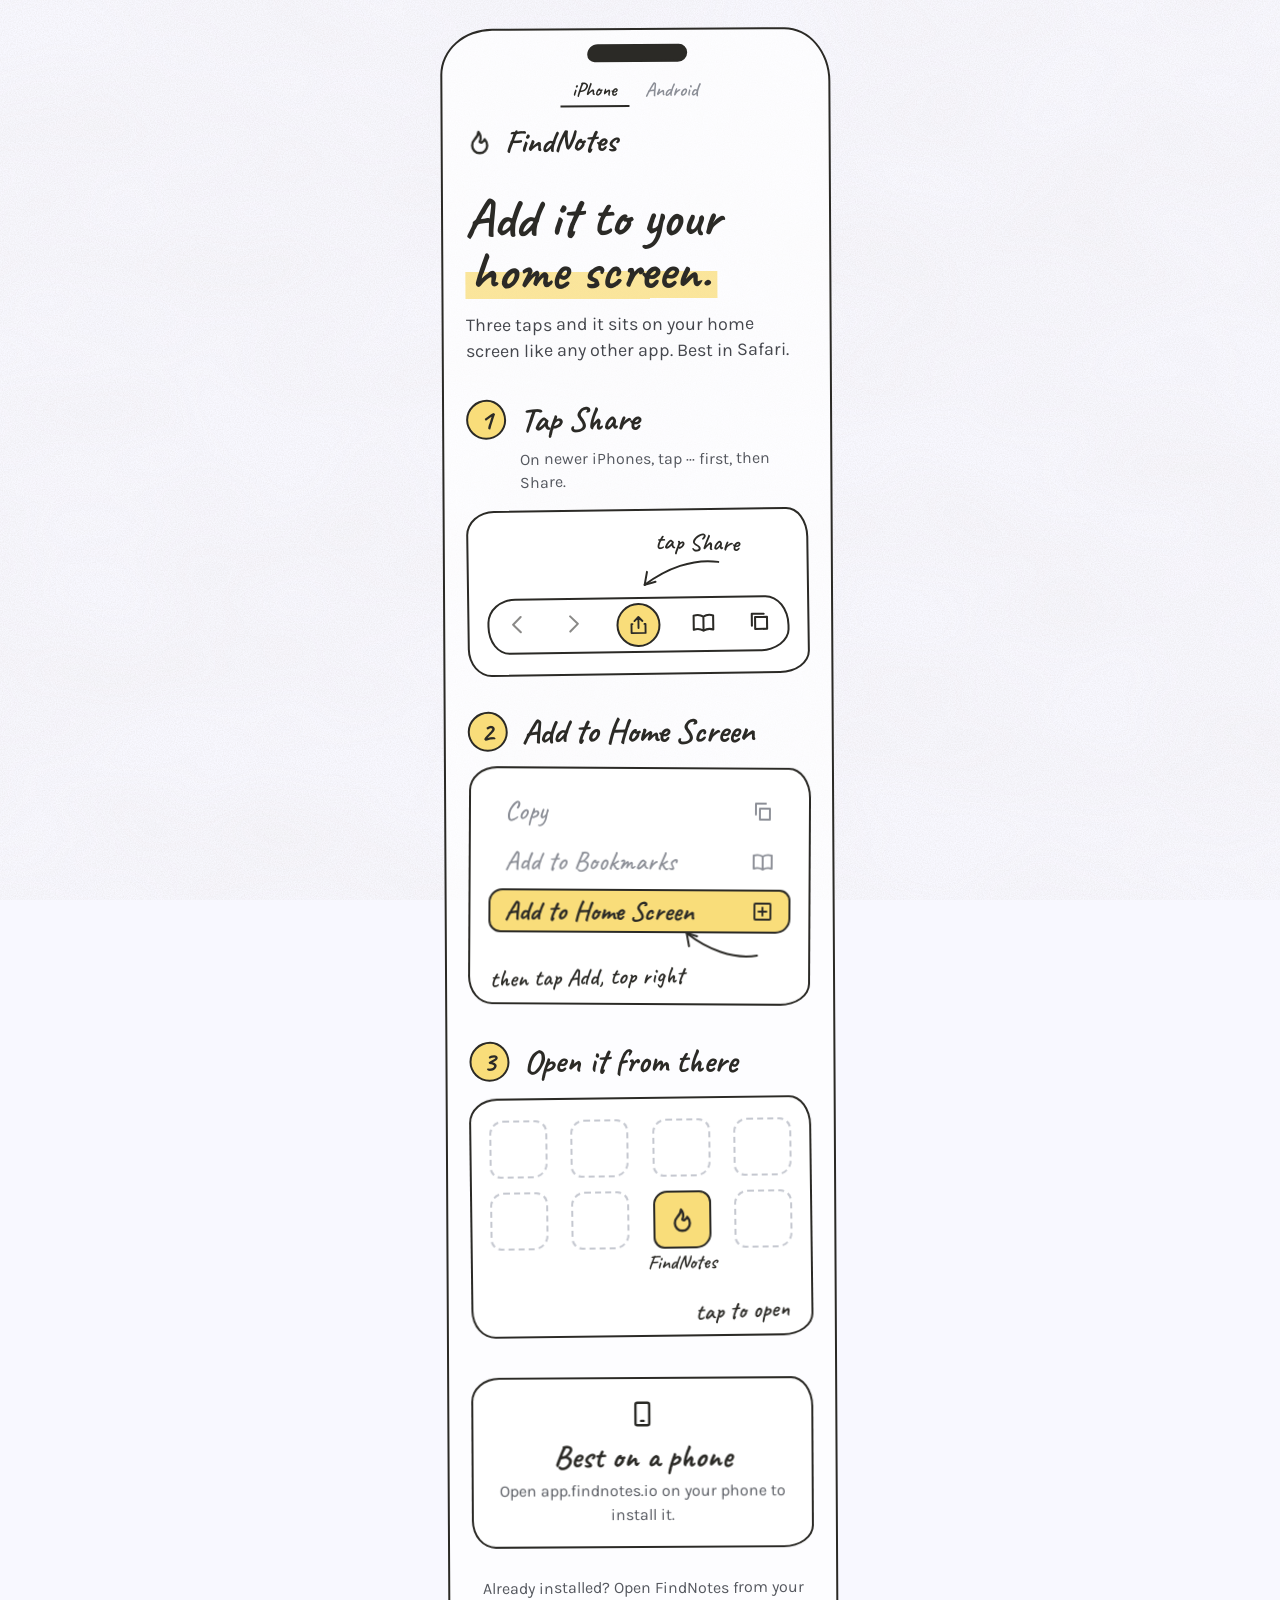
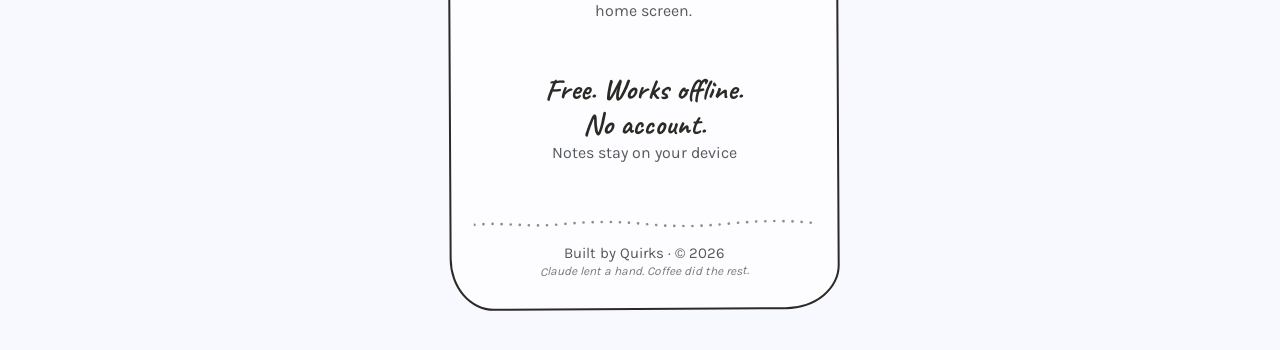
==== commit bfaba424: "Credit line: small, playful second line under Built by Quirks Co-Authored-By: Claude Opus 5.5 (1M co" ====
--- a/welcome.html
+++ b/welcome.html
@@ -107,6 +107,7 @@
 .foot{margin-top:56px}
 .dotline{display:block;width:100%;height:8px}
 .foot p{margin-top:16px;text-align:center;font-size:15px;color:var(--muted)}
+.foot small{display:block;margin-top:2px;font-size:12px;font-style:italic;opacity:.8}
 .os-switch{margin:0 0 18px}
 .get{margin-top:40px;text-align:center}
 .get h2{margin-top:8px;font-family:var(--hand);font-size:32px;font-weight:700;line-height:1}
@@ -238,7 +239,7 @@
     <div class="after"><p class="tagline">Free. Works offline.<br>No account.</p><p class="note">Notes stay on your device</p></div>
     <footer class="foot">
       <svg class="dotline" preserveAspectRatio="none" fill="none" stroke="currentColor" stroke-width="2.6" stroke-linecap="round" stroke-dasharray="0.1 9" aria-hidden="true"><use href="#dotline"/></svg>
-      <p>Built by Quirks<br>with a little help from Claude and a lot of coffee<br>© 2026</p>
+      <p>Built by Quirks · © 2026<small>Claude lent a hand. Coffee did the rest.</small></p>
     </footer>
   </div>
 <noscript><p class="noscript">FindNotes needs JavaScript. Open this page on your phone and add it to your home screen.</p></noscript>
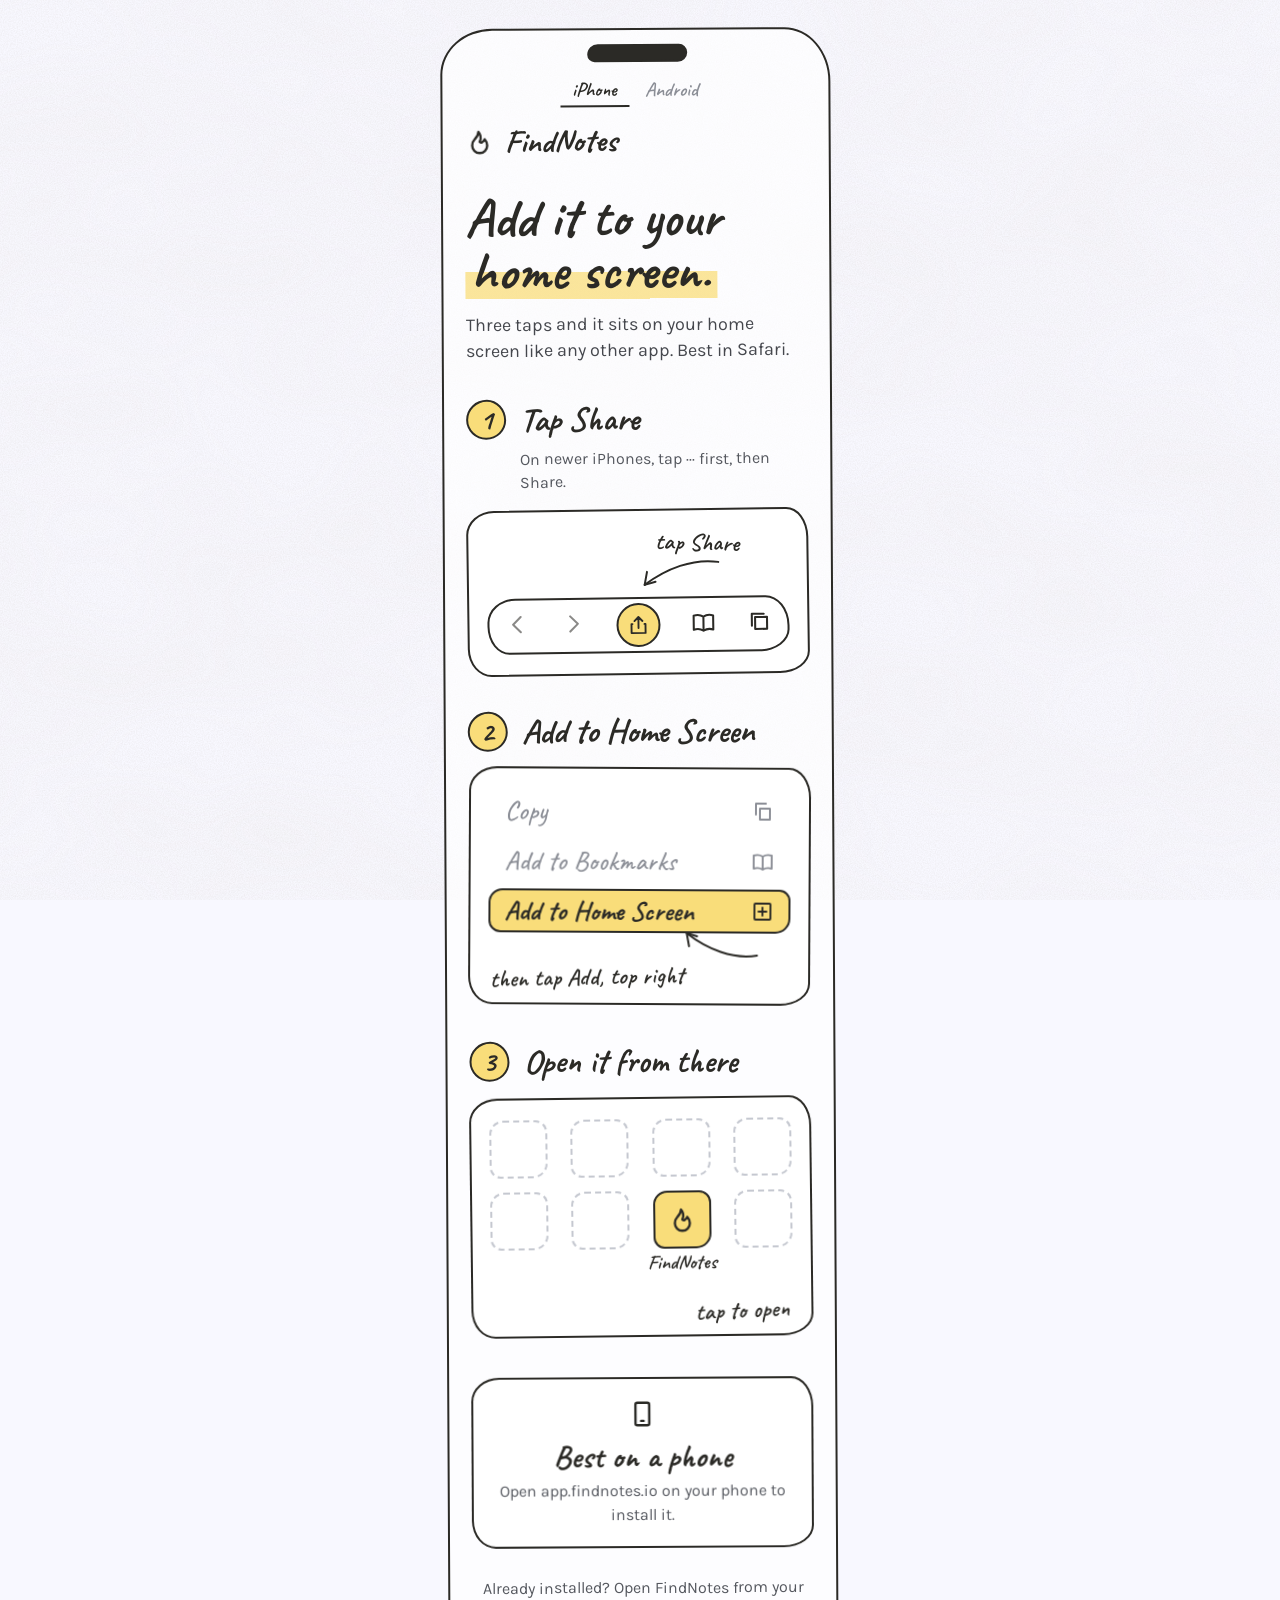
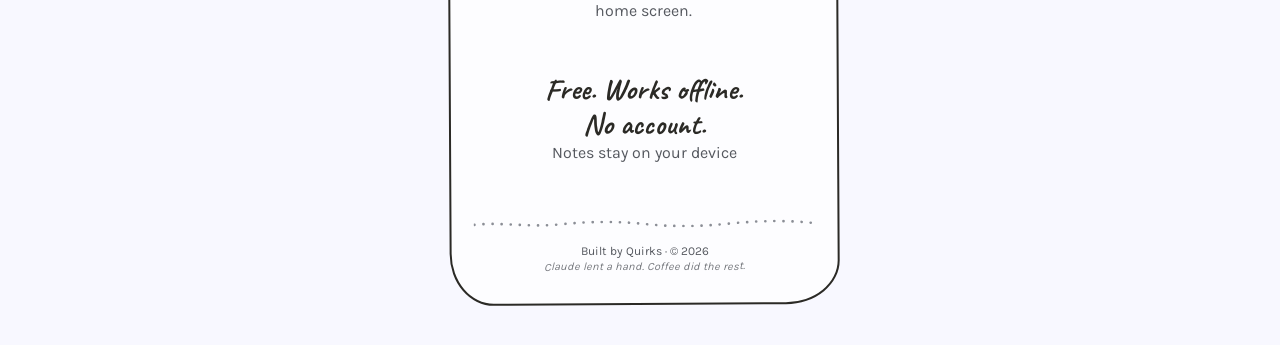
==== commit 3cb80ffd: "Credit: make both lines smaller Co-Authored-By: Claude Opus 5.5 (1M context) <noreply@anthropic.com>" ====
--- a/welcome.html
+++ b/welcome.html
@@ -106,8 +106,8 @@
 .installed{margin-top:28px}
 .foot{margin-top:56px}
 .dotline{display:block;width:100%;height:8px}
-.foot p{margin-top:16px;text-align:center;font-size:15px;color:var(--muted)}
-.foot small{display:block;margin-top:2px;font-size:12px;font-style:italic;opacity:.8}
+.foot p{margin-top:16px;text-align:center;font-size:12px;color:var(--muted)}
+.foot small{display:block;margin-top:2px;font-size:11px;font-style:italic;opacity:.8}
 .os-switch{margin:0 0 18px}
 .get{margin-top:40px;text-align:center}
 .get h2{margin-top:8px;font-family:var(--hand);font-size:32px;font-weight:700;line-height:1}
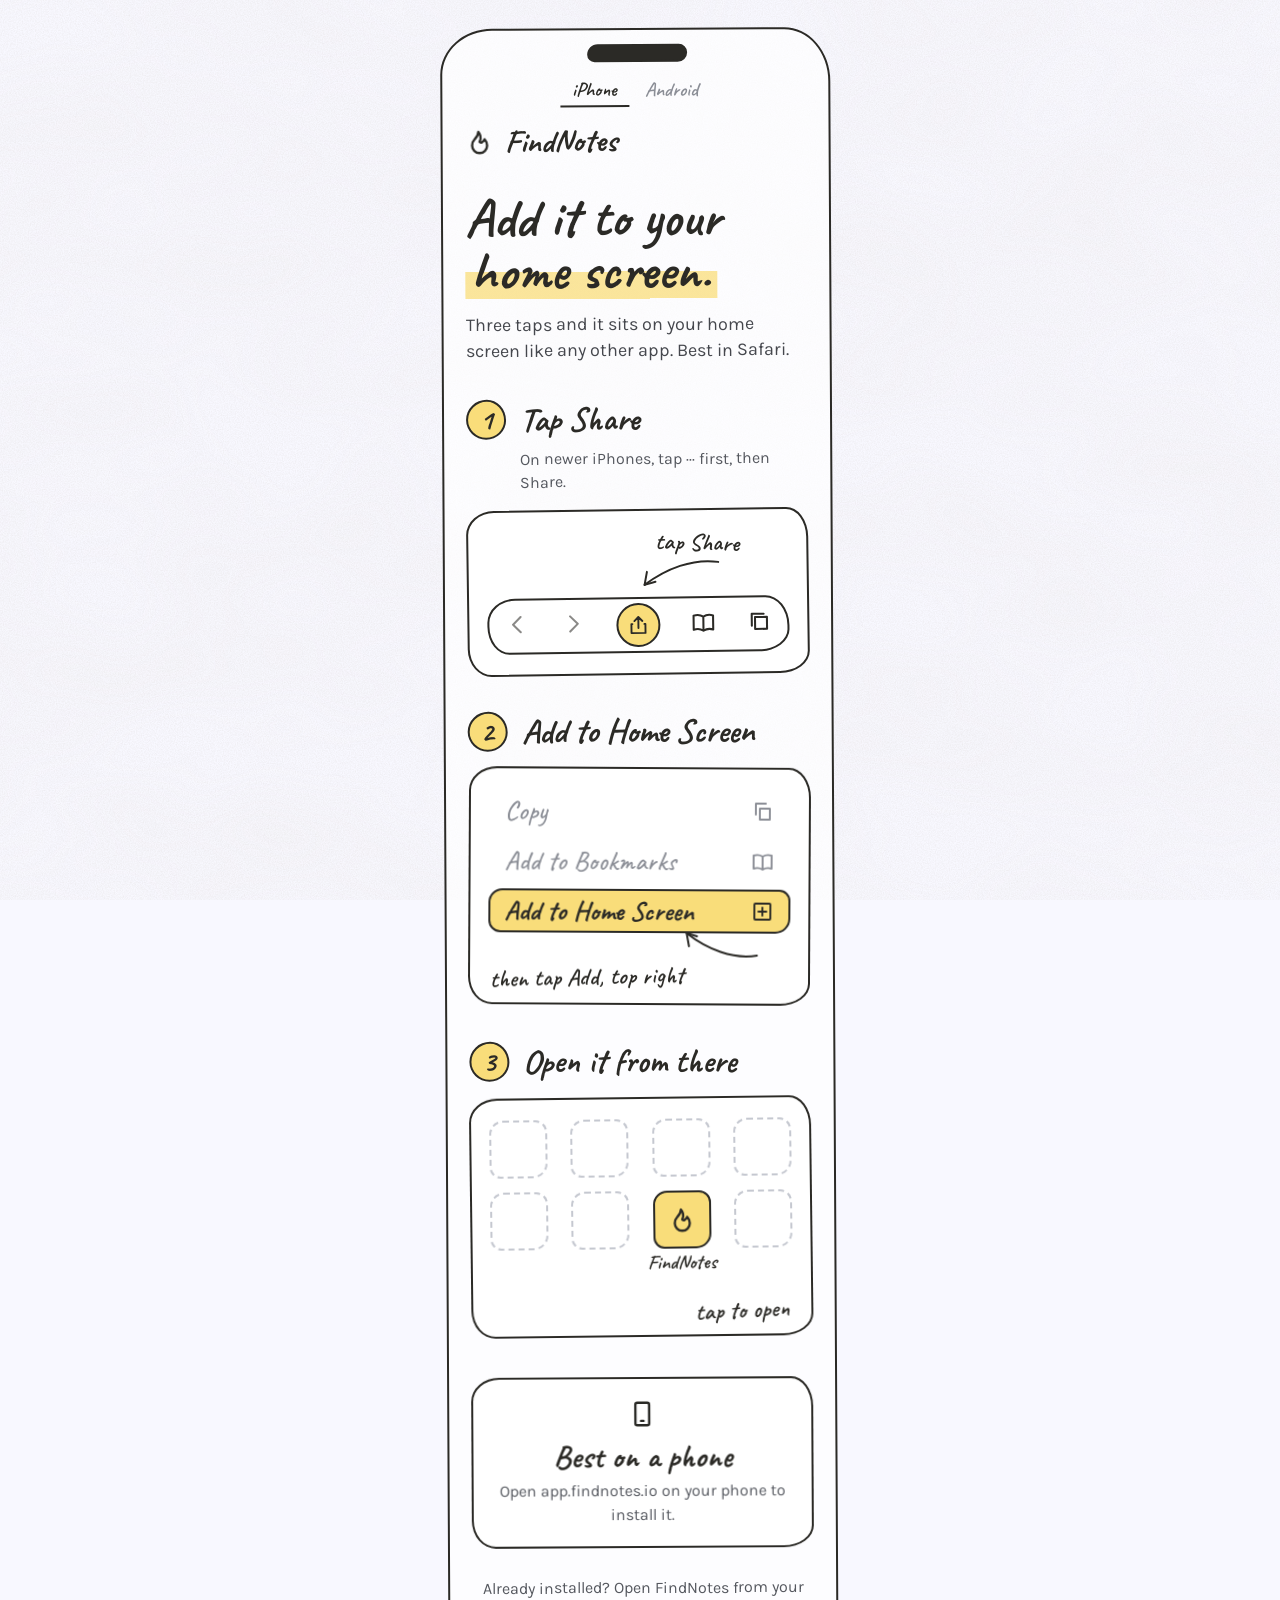
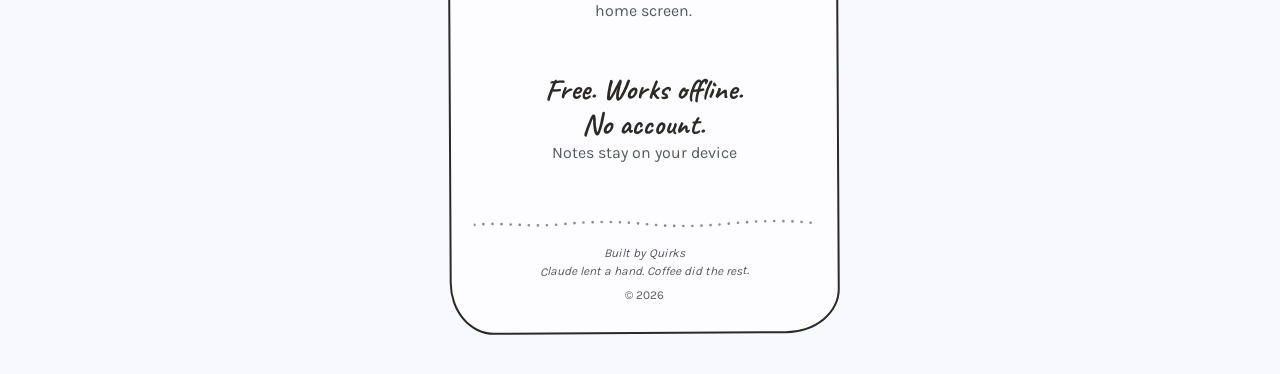
==== commit fbdce9a0: "Credit: both lines in the same small italic Co-Authored-By: Claude Opus 5.5 (1M context) <noreply@an" ====
--- a/welcome.html
+++ b/welcome.html
@@ -107,7 +107,8 @@
 .foot{margin-top:56px}
 .dotline{display:block;width:100%;height:8px}
 .foot p{margin-top:16px;text-align:center;font-size:12px;color:var(--muted)}
-.foot small{display:block;margin-top:2px;font-size:11px;font-style:italic;opacity:.8}
+.foot .credit{font-style:italic;line-height:1.5}
+.foot .credit + p{margin-top:8px}
 .os-switch{margin:0 0 18px}
 .get{margin-top:40px;text-align:center}
 .get h2{margin-top:8px;font-family:var(--hand);font-size:32px;font-weight:700;line-height:1}
@@ -239,7 +240,8 @@
     <div class="after"><p class="tagline">Free. Works offline.<br>No account.</p><p class="note">Notes stay on your device</p></div>
     <footer class="foot">
       <svg class="dotline" preserveAspectRatio="none" fill="none" stroke="currentColor" stroke-width="2.6" stroke-linecap="round" stroke-dasharray="0.1 9" aria-hidden="true"><use href="#dotline"/></svg>
-      <p>Built by Quirks · © 2026<small>Claude lent a hand. Coffee did the rest.</small></p>
+      <p class="credit">Built by Quirks<br>Claude lent a hand. Coffee did the rest.</p>
+      <p>© 2026</p>
     </footer>
   </div>
 <noscript><p class="noscript">FindNotes needs JavaScript. Open this page on your phone and add it to your home screen.</p></noscript>
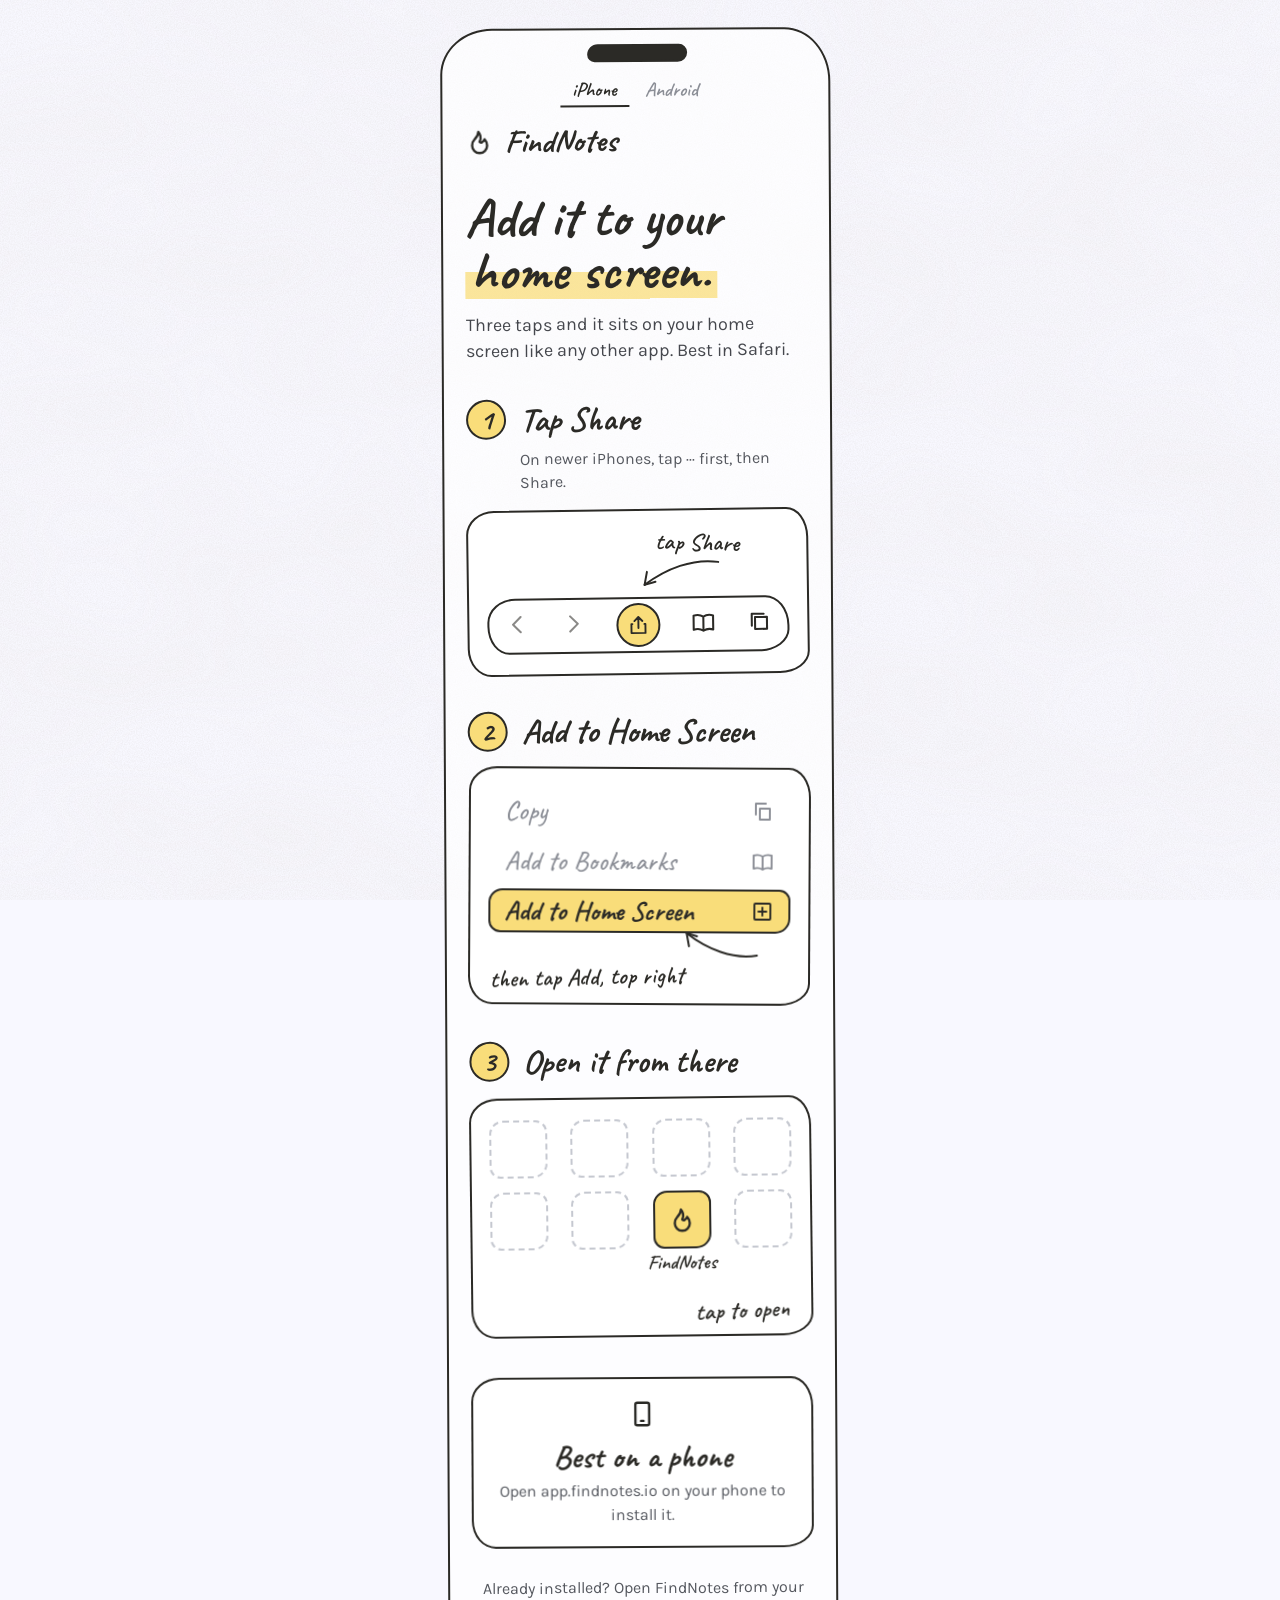
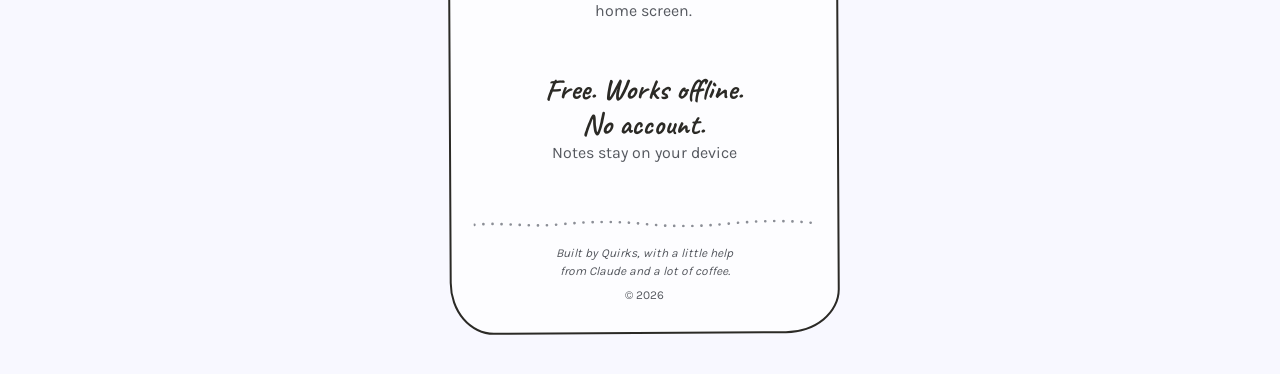
==== commit 27e1c109: "Credit: Built by Quirks, with a little help from Claude and a lot of coffee Two lines with a fixed b" ====
--- a/welcome.html
+++ b/welcome.html
@@ -240,7 +240,7 @@
     <div class="after"><p class="tagline">Free. Works offline.<br>No account.</p><p class="note">Notes stay on your device</p></div>
     <footer class="foot">
       <svg class="dotline" preserveAspectRatio="none" fill="none" stroke="currentColor" stroke-width="2.6" stroke-linecap="round" stroke-dasharray="0.1 9" aria-hidden="true"><use href="#dotline"/></svg>
-      <p class="credit">Built by Quirks<br>Claude lent a hand. Coffee did the rest.</p>
+      <p class="credit">Built by Quirks, with a little help<br>from Claude and a lot of coffee.</p>
       <p>© 2026</p>
     </footer>
   </div>
